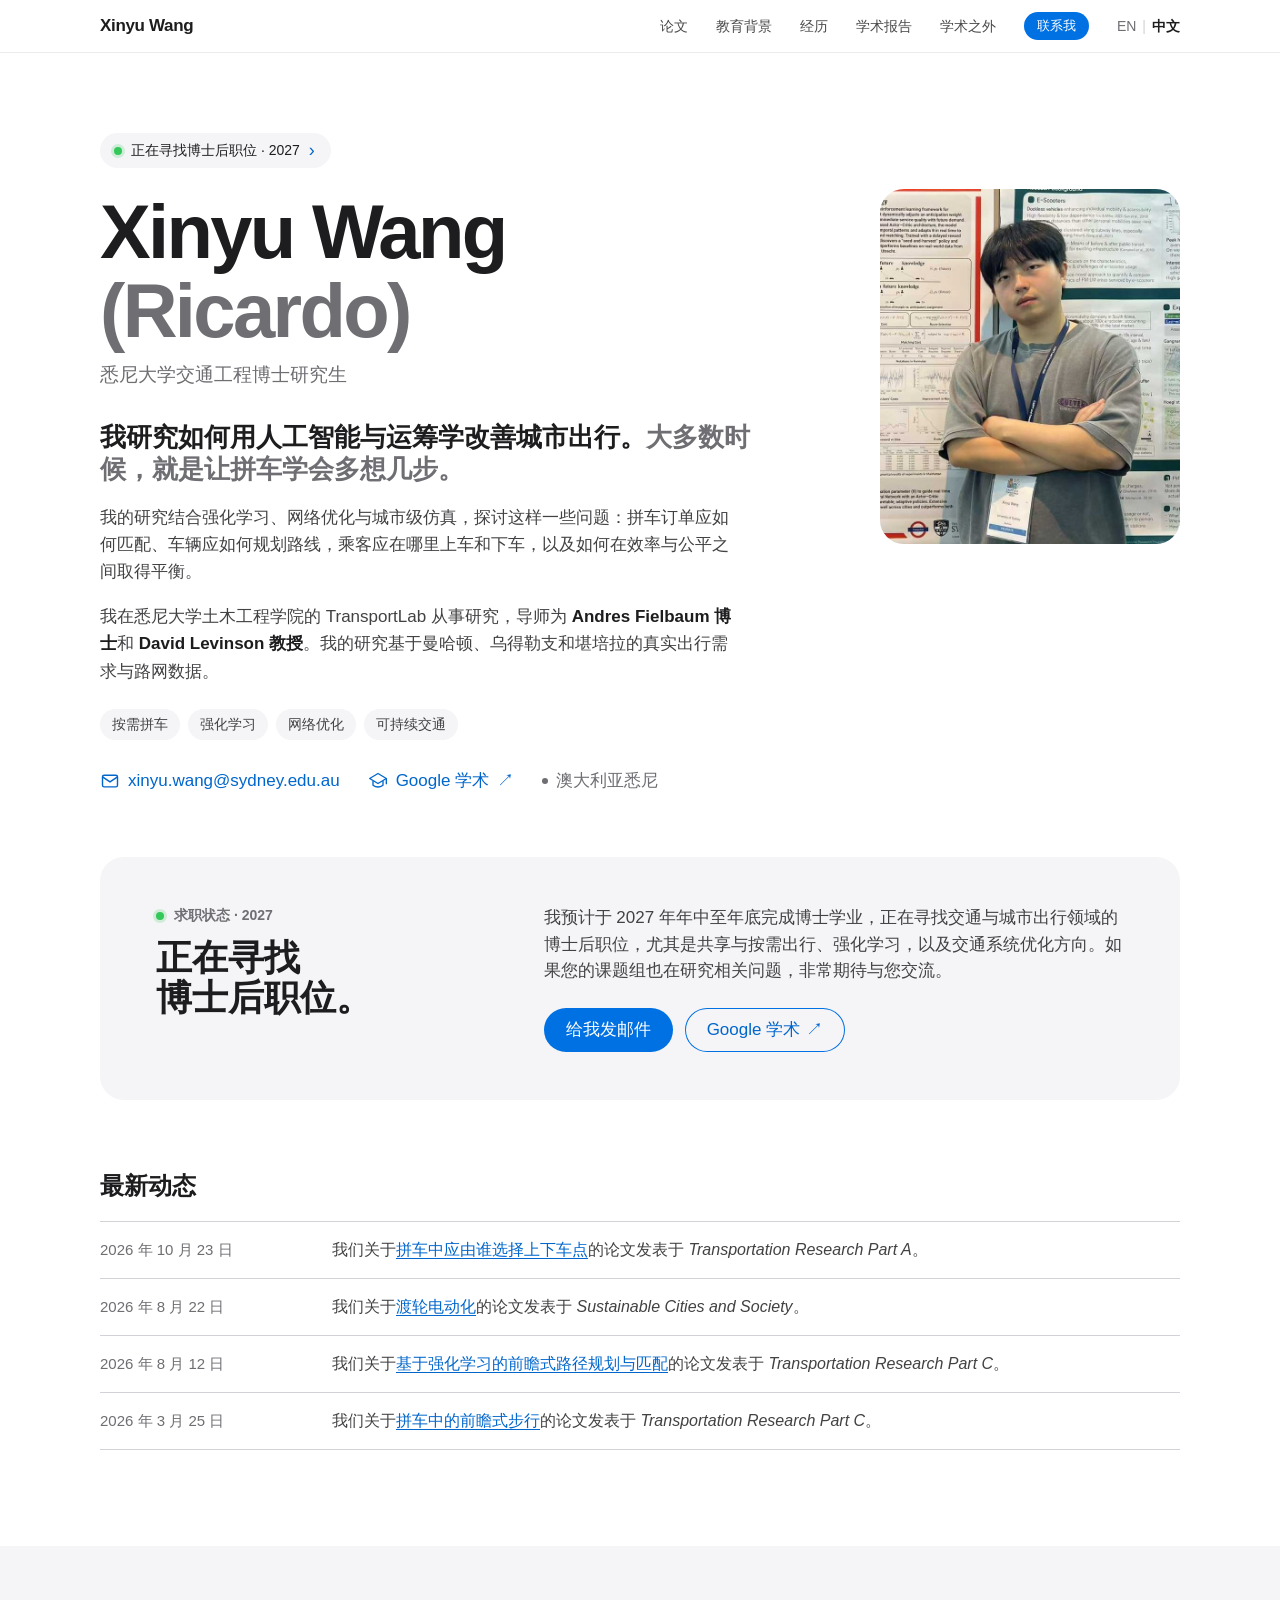
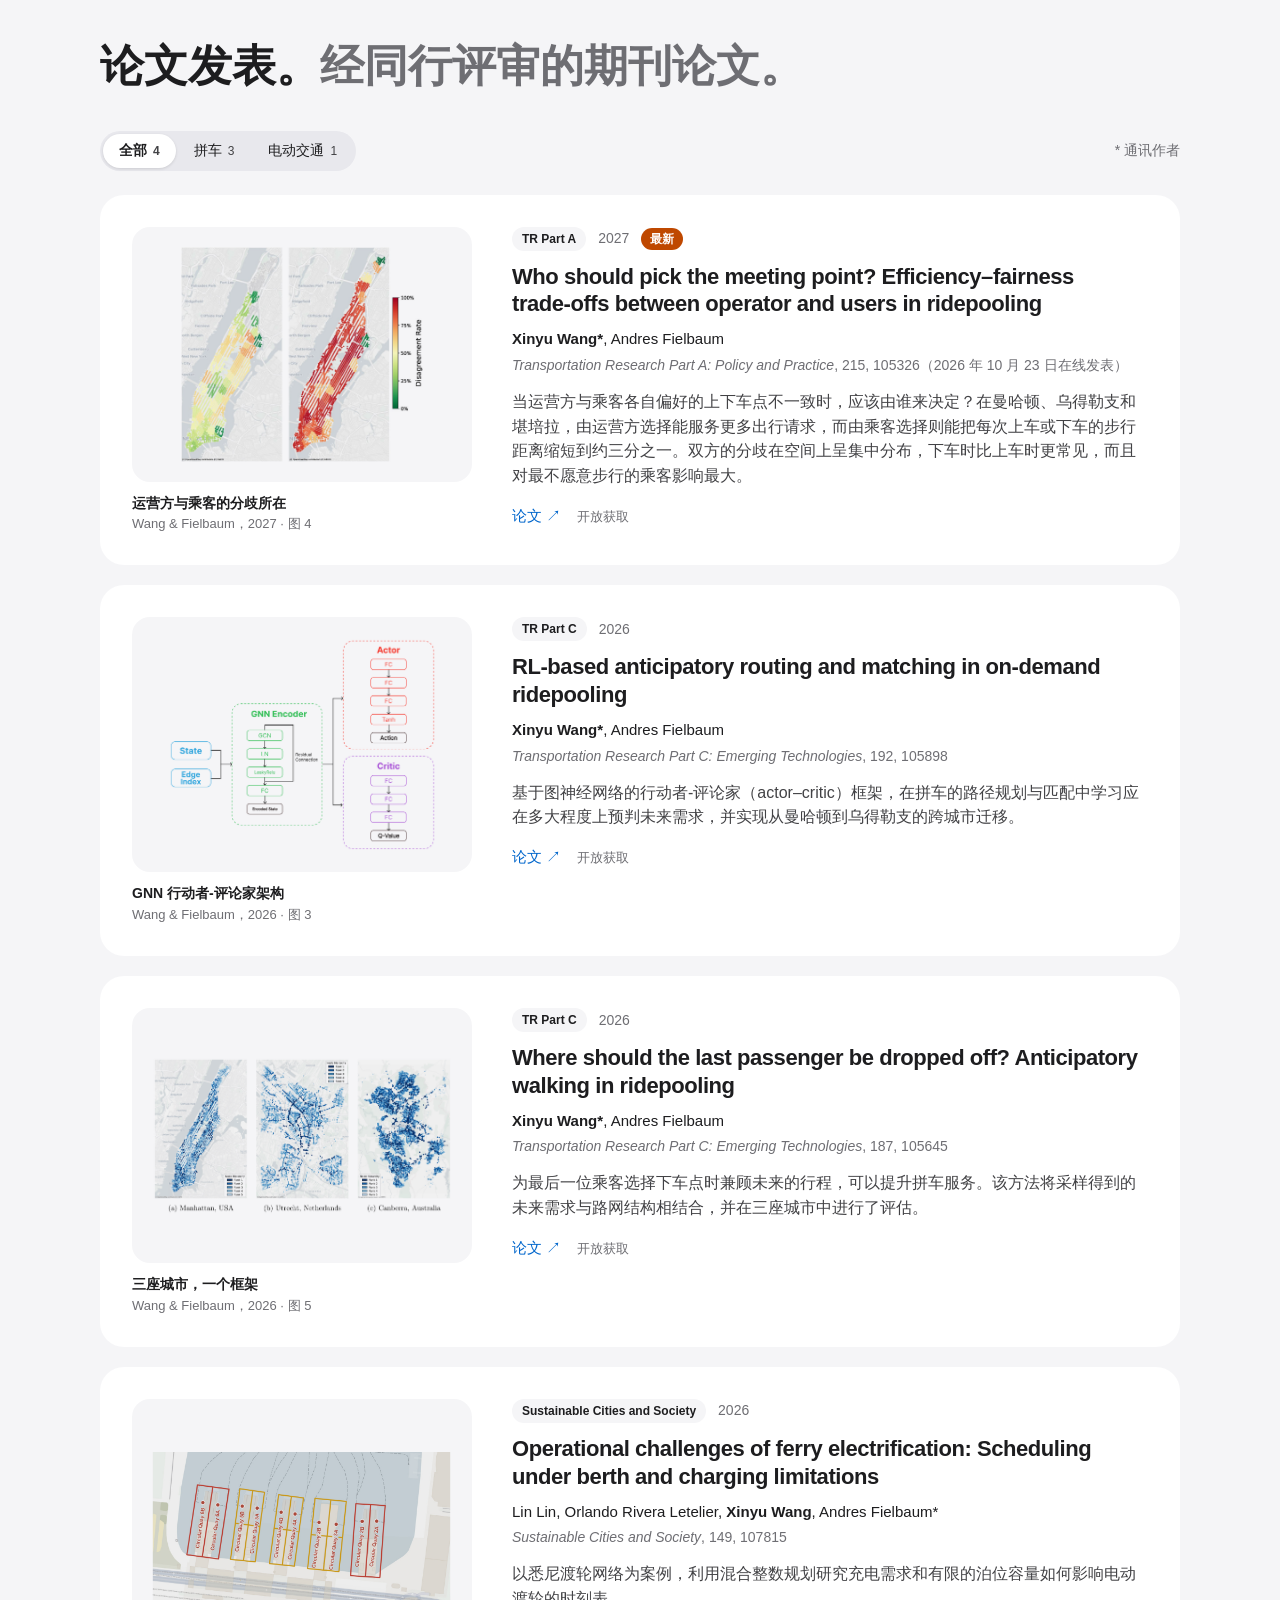
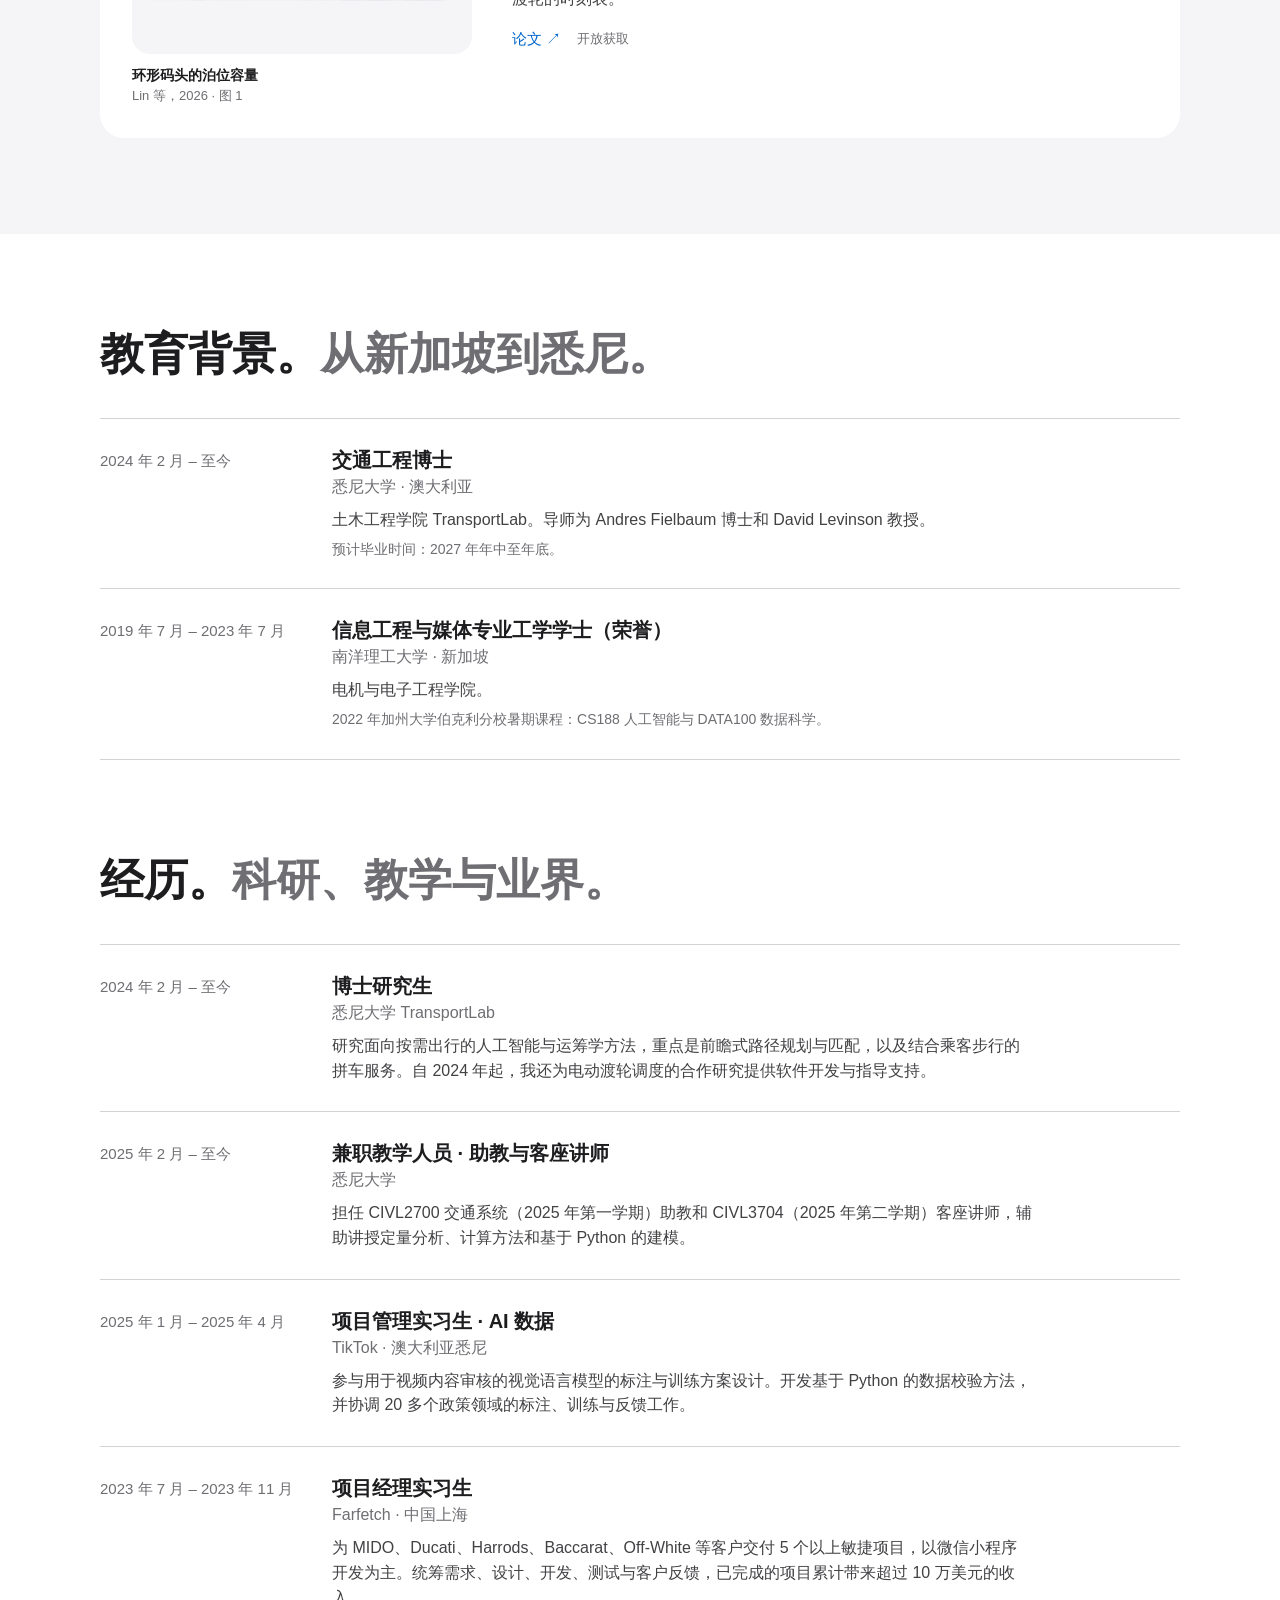
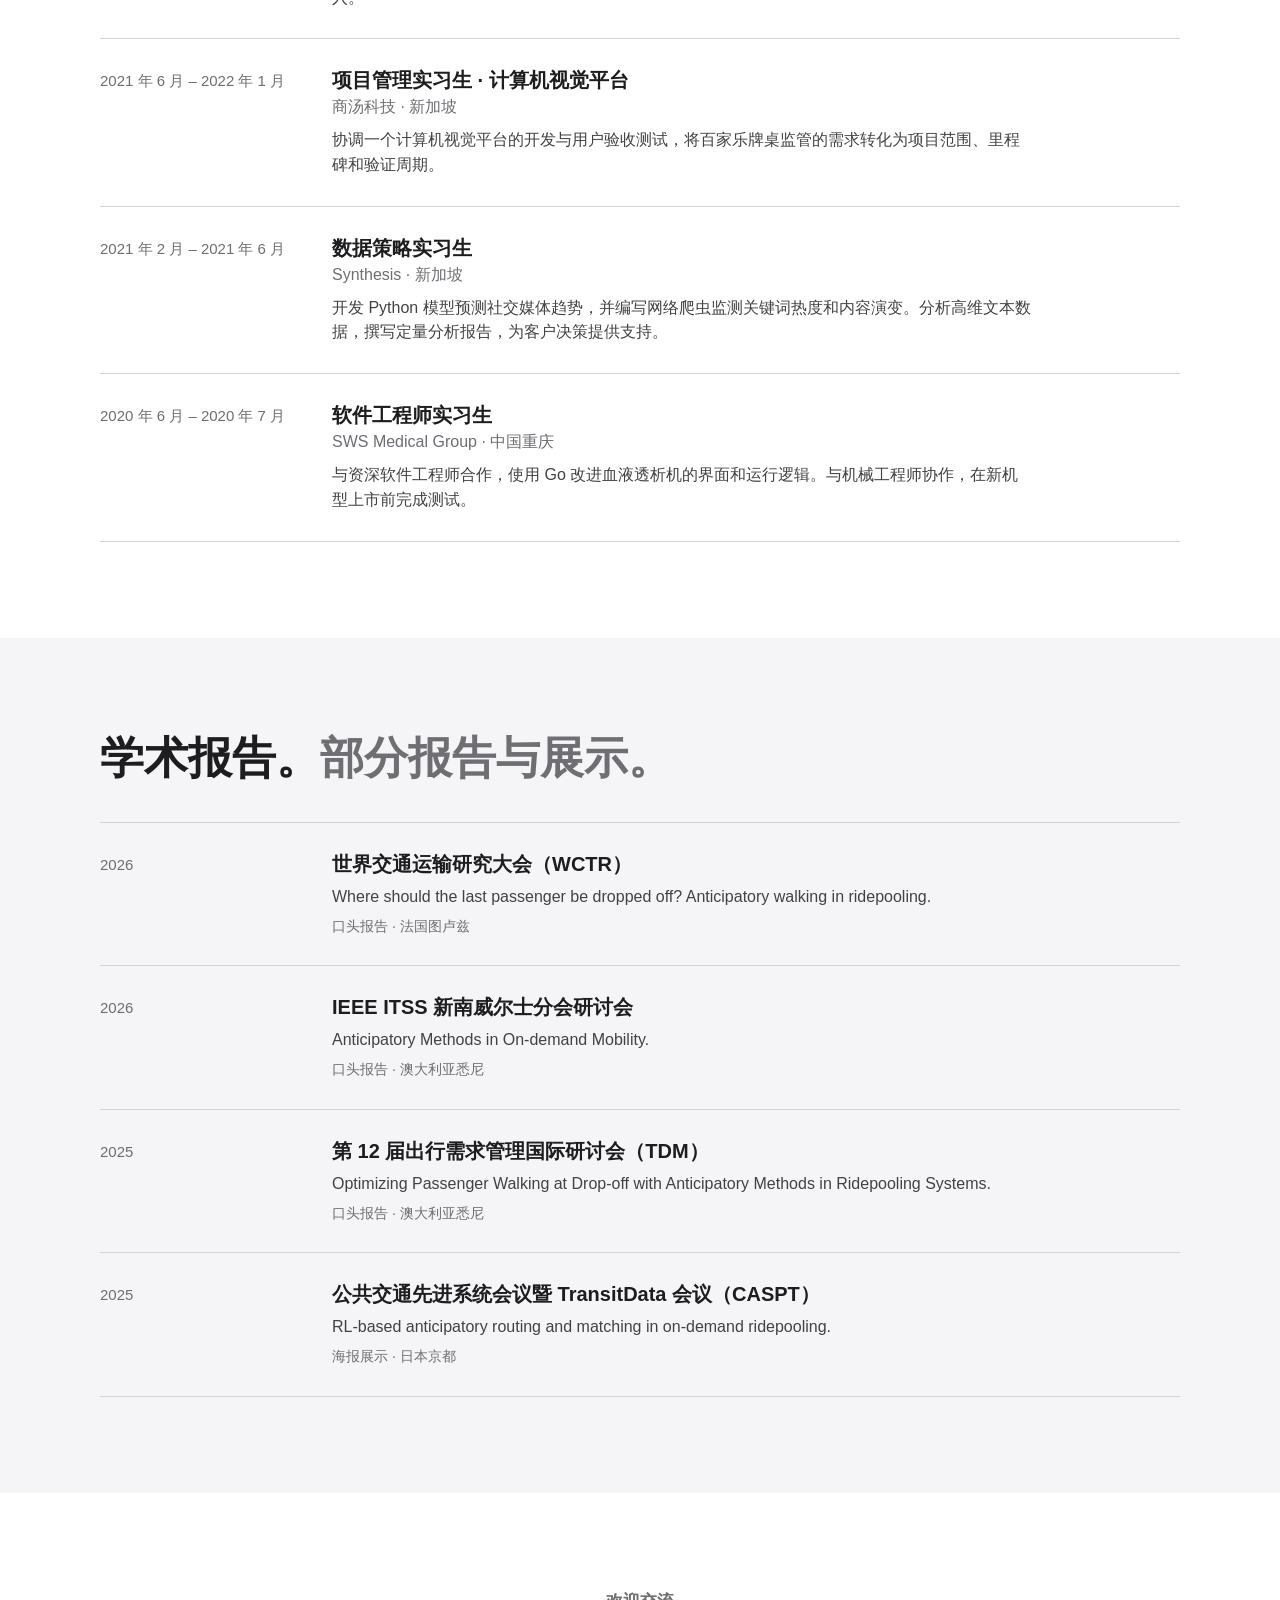
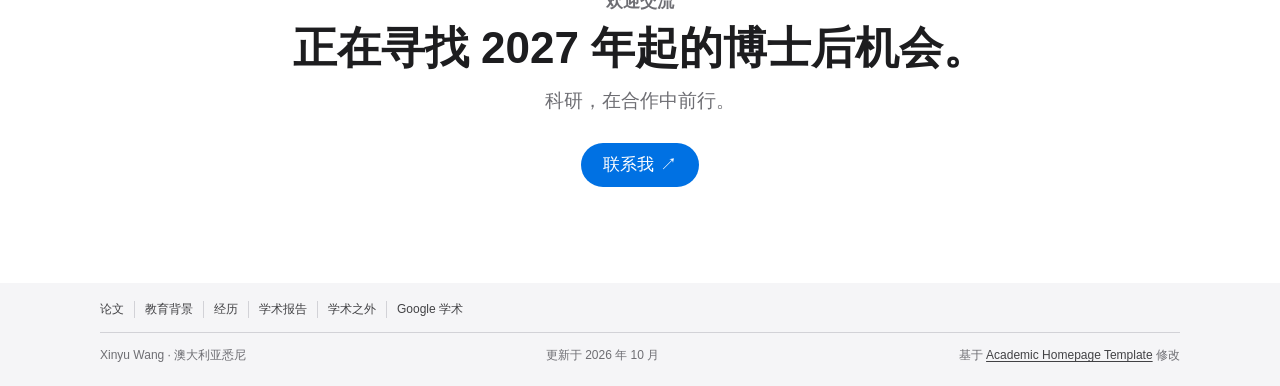
==== zh/index.html @ 3830fc15 "Add a Chinese version of the site with an EN | 中文 switcher Add zh/index.html and zh/other-than-acade" ====
<!DOCTYPE html>
<html lang="zh-CN">
<head>
  <meta charset="utf-8">
  <meta name="viewport" content="width=device-width, initial-scale=1">
  <meta name="color-scheme" content="light">
  <meta name="theme-color" content="#ffffff">
  <title>Xinyu Wang | 交通研究</title>
  <meta name="author" content="Xinyu Wang">
  <meta name="description" content="Xinyu Wang 是悉尼大学的博士研究生，研究面向城市出行、拼车与电动交通的人工智能与运筹学方法，正在寻找 2027 年起的博士后职位。">
  <meta property="og:title" content="Xinyu Wang | 交通研究">
  <meta property="og:description" content="用人工智能与运筹学改善城市出行。悉尼大学博士研究生，正在寻找 2027 年起的博士后职位。">
  <meta property="og:type" content="website">
  <link rel="alternate" hreflang="en" href="https://ricardo3709.github.io/">
  <link rel="alternate" hreflang="zh-CN" href="https://ricardo3709.github.io/zh/">
  <link rel="alternate" hreflang="x-default" href="https://ricardo3709.github.io/">
  <link rel="icon" href="../images/favicon.svg" type="image/svg+xml">
  <link rel="stylesheet" href="../stylesheet.css">
  <script>document.documentElement.classList.add('js');</script>
  <script src="../script.js" defer onerror="document.documentElement.classList.remove('js')"></script>
</head>
<body>
  <a class="skip-link" href="#main">跳到正文</a>
  <header class="site-header">
    <div class="nav-bar container">
      <a class="wordmark" href="#top">Xinyu Wang</a>
      <button class="nav-toggle" type="button" aria-expanded="false" aria-controls="site-nav" aria-label="打开菜单">
        <svg class="icon-menu" aria-hidden="true" viewBox="0 0 18 18"><path d="M2 6h14M2 12h14"/></svg>
        <svg class="icon-close" aria-hidden="true" viewBox="0 0 18 18"><path d="m4 4 10 10M14 4 4 14"/></svg>
      </button>
      <nav id="site-nav" class="site-nav" aria-label="主导航">
        <a href="#publications">论文</a>
        <a href="#education">教育背景</a>
        <a href="#experience">经历</a>
        <a href="#talks">学术报告</a>
        <a href="other-than-academic.html">学术之外</a>
        <a class="nav-cta" href="mailto:xinyu.wang@sydney.edu.au">联系我</a>
      </nav>
      <nav class="lang-switch" aria-label="语言">
        <a href="../index.html" lang="en" hreflang="en">EN</a>
        <span class="lang-sep" aria-hidden="true">|</span>
        <span class="lang-current" aria-current="true">中文</span>
      </nav>
    </div>
  </header>

  <main id="main">
    <section id="top" class="hero" aria-labelledby="name">
      <div class="container hero-grid">
        <div class="hero-text">
          <a class="status-pill" href="#postdoc"><span class="status-dot" aria-hidden="true"></span>正在寻找博士后职位 · 2027<span class="chevron" aria-hidden="true">›</span></a>
          <h1 id="name">Xinyu Wang <span class="name-alias">(Ricardo)</span></h1>
          <p class="hero-role">悉尼大学交通工程博士研究生</p>
          <p class="hero-lead">我研究如何用人工智能与运筹学改善城市出行。<span>大多数时候，就是让拼车学会多想几步。</span></p>
          <div class="bio">
            <p>我的研究结合强化学习、网络优化与城市级仿真，探讨这样一些问题：拼车订单应如何匹配、车辆应如何规划路线，乘客应在哪里上车和下车，以及如何在效率与公平之间取得平衡。</p>
            <p>我在悉尼大学土木工程学院的 TransportLab 从事研究，导师为 <strong>Andres Fielbaum 博士</strong>和 <strong>David Levinson 教授</strong>。我的研究基于曼哈顿、乌得勒支和堪培拉的真实出行需求与路网数据。</p>
          </div>
          <ul class="focus-list" aria-label="研究方向">
            <li>按需拼车</li>
            <li>强化学习</li>
            <li>网络优化</li>
            <li>可持续交通</li>
          </ul>
          <div class="contact-links">
            <a class="email-link" href="mailto:xinyu.wang@sydney.edu.au" data-copy-email><svg aria-hidden="true" viewBox="0 0 24 24" fill="none" stroke="currentColor" stroke-width="1.7"><rect x="3" y="5" width="18" height="14" rx="2"/><path d="m3 7 9 6 9-6"/></svg>xinyu.wang@sydney.edu.au</a>
            <a class="scholar-link" href="https://scholar.google.com/citations?user=goO48UQAAAAJ&amp;hl=zh-CN" target="_blank" rel="noopener noreferrer"><svg aria-hidden="true" viewBox="0 0 24 24" fill="none" stroke="currentColor" stroke-width="1.6" stroke-linejoin="round"><path d="m2 9 10-6 10 6-10 6L2 9Z"/><path d="M6 12v5c4 3 8 3 12 0v-5M22 9v7"/></svg>Google 学术 <span aria-hidden="true">↗</span></a>
            <span class="profile-location"><span class="location-dot" aria-hidden="true"></span>澳大利亚悉尼</span>
          </div>
        </div>
        <img class="profile-photo" src="../images/profile.jpg" alt="Xinyu Wang 双臂交叉，站在学术会议的研究海报前" width="660" height="780">
      </div>
    </section>

    <div class="highlights">
      <div class="container">
        <section id="postdoc" class="postdoc" aria-labelledby="postdoc-title">
          <div class="postdoc-head">
            <p class="tile-eyebrow"><span class="status-dot" aria-hidden="true"></span>求职状态 · 2027</p>
            <h2 id="postdoc-title"><span class="nowrap">正在寻找</span><span class="nowrap">博士后职位。</span></h2>
          </div>
          <div class="postdoc-body">
            <p>我预计于 2027 年年中至年底完成博士学业，正在寻找交通与城市出行领域的博士后职位，尤其是共享与按需出行、强化学习，以及交通系统优化方向。如果您的课题组也在研究相关问题，非常期待与您交流。</p>
            <div class="tile-actions">
              <a class="button button-primary" href="mailto:xinyu.wang@sydney.edu.au">给我发邮件</a>
              <a class="button button-secondary" href="https://scholar.google.com/citations?user=goO48UQAAAAJ&amp;hl=zh-CN" target="_blank" rel="noopener noreferrer">Google 学术 <span aria-hidden="true">↗</span></a>
            </div>
          </div>
        </section>
        <section id="news" class="news" aria-labelledby="news-title">
          <h2 id="news-title">最新动态</h2>
          <ol class="news-list">
            <li><time datetime="2026-10-23">2026 年 10 月 23 日</time><p>我们关于<a href="https://doi.org/10.1016/j.tra.2026.105326">拼车中应由谁选择上下车点</a>的论文发表于 <em lang="en">Transportation Research Part A</em>。</p></li>
            <li><time datetime="2026-08-22">2026 年 8 月 22 日</time><p>我们关于<a href="https://doi.org/10.1016/j.scs.2026.107815">渡轮电动化</a>的论文发表于 <em lang="en">Sustainable Cities and Society</em>。</p></li>
            <li><time datetime="2026-08-12">2026 年 8 月 12 日</time><p>我们关于<a href="https://doi.org/10.1016/j.trc.2026.105898">基于强化学习的前瞻式路径规划与匹配</a>的论文发表于 <em lang="en">Transportation Research Part C</em>。</p></li>
            <li><time datetime="2026-03-25">2026 年 3 月 25 日</time><p>我们关于<a href="https://doi.org/10.1016/j.trc.2026.105645">拼车中的前瞻式步行</a>的论文发表于 <em lang="en">Transportation Research Part C</em>。</p></li>
          </ol>
        </section>
      </div>
    </div>

    <section id="publications" class="band band-alt" aria-labelledby="publications-title">
      <div class="container">
        <h2 id="publications-title" class="headline section-head">论文发表。<span>经同行评审的期刊论文。</span></h2>
        <div class="publication-toolbar">
          <div class="tag-filter" role="group" aria-label="按研究主题筛选论文" hidden>
            <button class="tag-btn active" type="button" data-tag="all" aria-pressed="true">全部 <span class="tag-count">4</span></button>
            <button class="tag-btn" type="button" data-tag="ridepooling" aria-pressed="false">拼车 <span class="tag-count">3</span></button>
            <button class="tag-btn" type="button" data-tag="electric-mobility" aria-pressed="false">电动交通 <span class="tag-count">1</span></button>
          </div>
          <p class="author-note">* 通讯作者</p>
        </div>
        <p id="filter-status" class="sr-only" role="status" aria-live="polite"></p>
        <div class="publication-list">
          <article class="publication" data-tags="ridepooling" aria-labelledby="paper-meeting">
            <figure class="paper-visual"><a href="../images/publications/meeting-point-disagreement.jpg"><img src="../images/publications/meeting-point-disagreement.jpg" alt="两幅曼哈顿地图，颜色表示运营方与乘客偏好不同上下车点的频率：左图为上车，各处比例高低不一；右图为下车，大部分区域比例较高。" width="1088" height="964" loading="lazy"><span class="sr-only">（查看大图）</span></a><figcaption>运营方与乘客的分歧所在<span>Wang &amp; Fielbaum，2027 · 图 4</span></figcaption></figure>
            <div class="paper-content">
              <div class="paper-meta"><span class="venue-badge" lang="en">TR Part A</span><span>2027</span><span class="new-label">最新</span></div>
              <h3 id="paper-meeting" lang="en"><a href="https://doi.org/10.1016/j.tra.2026.105326">Who should pick the meeting point? Efficiency–fairness <span class="nowrap">trade-offs</span> between operator and users in ridepooling</a></h3>
              <p class="authors" lang="en"><strong>Xinyu Wang*</strong>, Andres Fielbaum</p>
              <p class="journal"><em lang="en">Transportation Research Part A: Policy and Practice</em>, 215, 105326（2026 年 10 月 23 日在线发表）</p>
              <p class="paper-summary">当运营方与乘客各自偏好的上下车点不一致时，应该由谁来决定？在曼哈顿、乌得勒支和堪培拉，由运营方选择能服务更多出行请求，而由乘客选择则能把每次上车或下车的步行距离缩短到约三分之一。双方的分歧在空间上呈集中分布，下车时比上车时更常见，而且对最不愿意步行的乘客影响最大。</p>
              <div class="paper-links"><a href="https://doi.org/10.1016/j.tra.2026.105326">论文 <span aria-hidden="true">↗</span></a><span class="paper-access">开放获取</span></div>
            </div>
          </article>
          <article class="publication" data-tags="ridepooling" aria-labelledby="paper-rl">
            <figure class="paper-visual"><a href="../images/publications/rl-architecture.png"><img src="../images/publications/rl-architecture.png" alt="图神经网络编码器将拼车系统的状态连接到行动者网络和评论家网络。" width="1152" height="882" loading="lazy"><span class="sr-only">（查看大图）</span></a><figcaption>GNN 行动者-评论家架构<span>Wang &amp; Fielbaum，2026 · 图 3</span></figcaption></figure>
            <div class="paper-content">
              <div class="paper-meta"><span class="venue-badge" lang="en">TR Part C</span><span>2026</span></div>
              <h3 id="paper-rl" lang="en"><a href="https://doi.org/10.1016/j.trc.2026.105898">RL-based anticipatory routing and matching in <span class="nowrap">on-demand</span> ridepooling</a></h3>
              <p class="authors" lang="en"><strong>Xinyu Wang*</strong>, Andres Fielbaum</p>
              <p class="journal"><em lang="en">Transportation Research Part C: Emerging Technologies</em>, 192, 105898</p>
              <p class="paper-summary">基于图神经网络的行动者-评论家（actor–critic）框架，在拼车的路径规划与匹配中学习应在多大程度上预判未来需求，并实现从曼哈顿到乌得勒支的跨城市迁移。</p>
              <div class="paper-links"><a href="https://doi.org/10.1016/j.trc.2026.105898">论文 <span aria-hidden="true">↗</span></a><span class="paper-access">开放获取</span></div>
            </div>
          </article>
          <article class="publication" data-tags="ridepooling" aria-labelledby="paper-walking">
            <figure class="paper-visual"><a href="../images/publications/walking-networks.png"><img src="../images/publications/walking-networks.png" alt="曼哈顿、乌得勒支和堪培拉的街道路网节点层级。" width="1278" height="675" loading="lazy"><span class="sr-only">（查看大图）</span></a><figcaption>三座城市，一个框架<span>Wang &amp; Fielbaum，2026 · 图 5</span></figcaption></figure>
            <div class="paper-content">
              <div class="paper-meta"><span class="venue-badge" lang="en">TR Part C</span><span>2026</span></div>
              <h3 id="paper-walking" lang="en"><a href="https://doi.org/10.1016/j.trc.2026.105645">Where should the last passenger be dropped off? Anticipatory walking in ridepooling</a></h3>
              <p class="authors" lang="en"><strong>Xinyu Wang*</strong>, Andres Fielbaum</p>
              <p class="journal"><em lang="en">Transportation Research Part C: Emerging Technologies</em>, 187, 105645</p>
              <p class="paper-summary">为最后一位乘客选择下车点时兼顾未来的行程，可以提升拼车服务。该方法将采样得到的未来需求与路网结构相结合，并在三座城市中进行了评估。</p>
              <div class="paper-links"><a href="https://doi.org/10.1016/j.trc.2026.105645">论文 <span aria-hidden="true">↗</span></a><span class="paper-access">开放获取</span></div>
            </div>
          </article>
          <article class="publication" data-tags="electric-mobility" aria-labelledby="paper-ferry">
            <figure class="paper-visual"><a href="../images/publications/ferry-berths.png"><img src="../images/publications/ferry-berths.png" alt="悉尼环形码头的渡轮泊位地图，标出了各个泊位的位置。" width="1068" height="540" loading="lazy"><span class="sr-only">（查看大图）</span></a><figcaption>环形码头的泊位容量<span>Lin 等，2026 · 图 1</span></figcaption></figure>
            <div class="paper-content">
              <div class="paper-meta"><span class="venue-badge" lang="en">Sustainable Cities and Society</span><span>2026</span></div>
              <h3 id="paper-ferry" lang="en"><a href="https://doi.org/10.1016/j.scs.2026.107815">Operational challenges of ferry electrification: Scheduling under berth and charging limitations</a></h3>
              <p class="authors" lang="en">Lin Lin, Orlando Rivera Letelier, <strong>Xinyu Wang</strong>, Andres Fielbaum*</p>
              <p class="journal"><em lang="en">Sustainable Cities and Society</em>, 149, 107815</p>
              <p class="paper-summary">以悉尼渡轮网络为案例，利用混合整数规划研究充电需求和有限的泊位容量如何影响电动渡轮的时刻表。</p>
              <div class="paper-links"><a href="https://doi.org/10.1016/j.scs.2026.107815">论文 <span aria-hidden="true">↗</span></a><span class="paper-access">开放获取</span></div>
            </div>
          </article>
        </div>
      </div>
    </section>

    <section id="education" class="band" aria-labelledby="education-title">
      <div class="container">
        <h2 id="education-title" class="headline section-head">教育背景。<span>从新加坡到悉尼。</span></h2>
        <div class="timeline">
          <article class="timeline-entry">
            <p class="entry-date"><span class="nowrap">2024 年 2 月</span> – <span class="nowrap">至今</span></p>
            <div class="entry-body"><h3>交通工程博士</h3><p class="entry-place">悉尼大学 · 澳大利亚</p><p>土木工程学院 TransportLab。导师为 Andres Fielbaum 博士和 David Levinson 教授。</p><p class="entry-detail">预计毕业时间：2027 年年中至年底。</p></div>
          </article>
          <article class="timeline-entry">
            <p class="entry-date"><span class="nowrap">2019 年 7 月</span> – <span class="nowrap">2023 年 7 月</span></p>
            <div class="entry-body"><h3>信息工程与媒体专业工学学士（荣誉）</h3><p class="entry-place">南洋理工大学 · 新加坡</p><p>电机与电子工程学院。</p><p class="entry-detail">2022 年加州大学伯克利分校暑期课程：CS188 人工智能与 DATA100 数据科学。</p></div>
          </article>
        </div>
      </div>
    </section>

    <section id="experience" class="band" aria-labelledby="experience-title">
      <div class="container">
        <h2 id="experience-title" class="headline section-head">经历。<span>科研、教学与业界。</span></h2>
        <div class="timeline">
          <article class="timeline-entry"><p class="entry-date"><span class="nowrap">2024 年 2 月</span> – <span class="nowrap">至今</span></p><div class="entry-body"><h3>博士研究生</h3><p class="entry-place">悉尼大学 TransportLab</p><p>研究面向按需出行的人工智能与运筹学方法，重点是前瞻式路径规划与匹配，以及结合乘客步行的拼车服务。自 2024 年起，我还为电动渡轮调度的合作研究提供软件开发与指导支持。</p></div></article>
          <article class="timeline-entry"><p class="entry-date"><span class="nowrap">2025 年 2 月</span> – <span class="nowrap">至今</span></p><div class="entry-body"><h3>兼职教学人员 · 助教与客座讲师</h3><p class="entry-place">悉尼大学</p><p>担任 CIVL2700 交通系统（2025 年第一学期）助教和 CIVL3704（2025 年第二学期）客座讲师，辅助讲授定量分析、计算方法和基于 Python 的建模。</p></div></article>
          <article class="timeline-entry"><p class="entry-date"><span class="nowrap">2025 年 1 月</span> – <span class="nowrap">2025 年 4 月</span></p><div class="entry-body"><h3>项目管理实习生 · AI 数据</h3><p class="entry-place">TikTok · 澳大利亚悉尼</p><p>参与用于视频内容审核的视觉语言模型的标注与训练方案设计。开发基于 Python 的数据校验方法，并协调 20 多个政策领域的标注、训练与反馈工作。</p></div></article>
          <article class="timeline-entry"><p class="entry-date"><span class="nowrap">2023 年 7 月</span> – <span class="nowrap">2023 年 11 月</span></p><div class="entry-body"><h3>项目经理实习生</h3><p class="entry-place">Farfetch · 中国上海</p><p>为 MIDO、Ducati、Harrods、Baccarat、Off-White 等客户交付 5 个以上敏捷项目，以微信小程序开发为主。统筹需求、设计、开发、测试与客户反馈，已完成的项目累计带来超过 10 万美元的收入。</p></div></article>
          <article class="timeline-entry"><p class="entry-date"><span class="nowrap">2021 年 6 月</span> – <span class="nowrap">2022 年 1 月</span></p><div class="entry-body"><h3>项目管理实习生 · 计算机视觉平台</h3><p class="entry-place">商汤科技 · 新加坡</p><p>协调一个计算机视觉平台的开发与用户验收测试，将百家乐牌桌监管的需求转化为项目范围、里程碑和验证周期。</p></div></article>
          <article class="timeline-entry"><p class="entry-date"><span class="nowrap">2021 年 2 月</span> – <span class="nowrap">2021 年 6 月</span></p><div class="entry-body"><h3>数据策略实习生</h3><p class="entry-place">Synthesis · 新加坡</p><p>开发 Python 模型预测社交媒体趋势，并编写网络爬虫监测关键词热度和内容演变。分析高维文本数据，撰写定量分析报告，为客户决策提供支持。</p></div></article>
          <article class="timeline-entry"><p class="entry-date"><span class="nowrap">2020 年 6 月</span> – <span class="nowrap">2020 年 7 月</span></p><div class="entry-body"><h3>软件工程师实习生</h3><p class="entry-place">SWS Medical Group · 中国重庆</p><p>与资深软件工程师合作，使用 Go 改进血液透析机的界面和运行逻辑。与机械工程师协作，在新机型上市前完成测试。</p></div></article>
        </div>
      </div>
    </section>

    <section id="talks" class="band band-alt" aria-labelledby="talks-title">
      <div class="container">
        <h2 id="talks-title" class="headline section-head">学术报告。<span>部分报告与展示。</span></h2>
        <div class="timeline">
          <article class="timeline-entry"><p class="entry-date">2026</p><div class="entry-body"><h3>世界交通运输研究大会（WCTR）</h3><p lang="en">Where should the last passenger be dropped off? Anticipatory walking in ridepooling.</p><p class="entry-detail">口头报告 · 法国图卢兹</p></div></article>
          <article class="timeline-entry"><p class="entry-date">2026</p><div class="entry-body"><h3>IEEE ITSS 新南威尔士分会研讨会</h3><p lang="en">Anticipatory Methods in On-demand Mobility.</p><p class="entry-detail">口头报告 · 澳大利亚悉尼</p></div></article>
          <article class="timeline-entry"><p class="entry-date">2025</p><div class="entry-body"><h3>第 12 届出行需求管理国际研讨会（TDM）</h3><p lang="en">Optimizing Passenger Walking at Drop-off with Anticipatory Methods in Ridepooling Systems.</p><p class="entry-detail">口头报告 · 澳大利亚悉尼</p></div></article>
          <article class="timeline-entry"><p class="entry-date">2025</p><div class="entry-body"><h3>公共交通先进系统会议暨 TransitData 会议（CASPT）</h3><p lang="en">RL-based anticipatory routing and matching in on-demand ridepooling.</p><p class="entry-detail">海报展示 · 日本京都</p></div></article>
        </div>
      </div>
    </section>
  </main>

  <footer class="site-footer">
    <div class="footer-cta container">
      <p class="eyebrow">欢迎交流</p>
      <h2 class="headline">正在寻找 <span class="nowrap">2027 年起的</span><span class="nowrap">博士后机会。</span></h2>
      <p class="footer-sub">科研，在合作中前行。</p>
      <a class="button button-primary" href="mailto:xinyu.wang@sydney.edu.au">联系我 <span aria-hidden="true">↗</span></a>
    </div>
    <div class="footer-bottom">
      <div class="container">
        <nav class="footer-links" aria-label="页脚">
          <a href="#publications">论文</a>
          <a href="#education">教育背景</a>
          <a href="#experience">经历</a>
          <a href="#talks">学术报告</a>
          <a href="other-than-academic.html">学术之外</a>
          <a href="https://scholar.google.com/citations?user=goO48UQAAAAJ&amp;hl=zh-CN" target="_blank" rel="noopener noreferrer">Google 学术</a>
        </nav>
        <div class="footer-meta"><span>Xinyu Wang · 澳大利亚悉尼</span><span>更新于 2026 年 10 月</span><span>基于 <a href="https://github.com/w-r-s/academic-homepage-template">Academic Homepage Template</a> 修改</span></div>
      </div>
    </div>
  </footer>
  <div class="toast" role="status" aria-live="polite"></div>
</body>
</html>
---- stylesheet.css ----
:root {
  color-scheme: light;
  --text: #1d1d1f;
  --text-secondary: #6e6e73;
  --text-body: #424245;
  --bg: #fff;
  --bg-alt: #f5f5f7;
  --bg-hover: #e8e8ed;
  --line: #d2d2d7;
  --link: #0066cc;
  --blue: #0071e3;
  --blue-hover: #0062c4;
  --new: #bf4800;
  --green: #34c759;
  --radius-lg: 24px;
  --radius-md: 18px;
  --radius-sm: 12px;
  --radius-pill: 980px;
  --font-cjk: "PingFang SC", "Hiragino Sans GB", "Microsoft YaHei", "Noto Sans CJK SC", "Source Han Sans SC";
  --font: -apple-system, BlinkMacSystemFont, "SF Pro Text", "Inter", "Segoe UI", Roboto, "Helvetica Neue", Arial, var(--font-cjk), sans-serif;
  --font-display: -apple-system, BlinkMacSystemFont, "SF Pro Display", "Inter Display", "Inter", "Segoe UI", Roboto, "Helvetica Neue", Arial, var(--font-cjk), sans-serif;
  --content: 1080px;
  --gutter: 40px;
  --nav-h: 52px;
  --band-y: 96px;
  --date-col: 200px;
}

/* Base */
*, *::before, *::after { box-sizing: border-box; }
html { scroll-behavior: smooth; scroll-padding-top: var(--nav-h); -webkit-text-size-adjust: 100%; }
body { margin: 0; background: var(--bg); color: var(--text); font: 400 17px/1.5 var(--font); letter-spacing: -.01em; -webkit-font-smoothing: antialiased; }
h1, h2, h3, p { margin: 0; }
h1, h2, h3 { font-family: var(--font-display); font-weight: 600; }
strong { font-weight: 600; }
img { max-width: 100%; }
button { font: inherit; color: inherit; cursor: pointer; -webkit-tap-highlight-color: transparent; }
a { color: var(--link); text-decoration: none; text-underline-offset: .2em; -webkit-tap-highlight-color: transparent; }
a:hover { text-decoration: underline; }
:focus-visible { outline: 2px solid var(--blue); outline-offset: 3px; }
[hidden] { display: none !important; }
.container { width: min(100% - 2 * var(--gutter), var(--content)); margin-inline: auto; }
.sr-only, .skip-link:not(:focus) { position: absolute; width: 1px; height: 1px; padding: 0; margin: -1px; overflow: hidden; clip: rect(0, 0, 0, 0); white-space: nowrap; border: 0; }
.skip-link:focus { position: fixed; top: 8px; left: 8px; z-index: 100; padding: 8px 16px; border-radius: var(--radius-pill); background: var(--text); color: #fff; }

/* Shared type and controls */
.headline { font-size: clamp(32px, 4.2vw, 44px); line-height: 1.1; letter-spacing: -.025em; text-wrap: balance; }
.headline span { color: var(--text-secondary); }
.headline .nowrap { color: inherit; }
.eyebrow { margin-bottom: 10px; color: var(--text-secondary); font-size: 17px; font-weight: 600; }
.button { display: inline-flex; align-items: center; justify-content: center; gap: 6px; min-height: 44px; padding: 10px 22px; border-radius: var(--radius-pill); font-size: 17px; line-height: 1.2; white-space: nowrap; transition: background-color .15s, color .15s; }
.button:hover { text-decoration: none; }
.button-primary { background: var(--blue); color: #fff; }
.button-primary:hover { background: var(--blue-hover); color: #fff; }
.button-secondary { color: var(--link); box-shadow: inset 0 0 0 1px var(--blue); }
.button-secondary:hover { background: var(--blue); color: #fff; }
.status-dot { flex-shrink: 0; width: 8px; height: 8px; border-radius: 50%; background: var(--green); box-shadow: 0 0 0 3px rgba(52, 199, 89, .2); }

/* Navigation */
.site-header { position: sticky; top: 0; z-index: 50; background: rgba(255, 255, 255, .72); -webkit-backdrop-filter: saturate(180%) blur(20px); backdrop-filter: saturate(180%) blur(20px); border-bottom: 1px solid rgba(0, 0, 0, .08); }
@supports not ((backdrop-filter: blur(1px)) or (-webkit-backdrop-filter: blur(1px))) { .site-header { background: rgba(255, 255, 255, .97); } }
.nav-bar { display: flex; align-items: center; justify-content: space-between; gap: 24px; min-height: var(--nav-h); }
.wordmark { margin-right: auto; color: var(--text); font-size: 17px; font-weight: 600; letter-spacing: -.02em; white-space: nowrap; }
.wordmark:hover { text-decoration: none; }
.site-nav { display: flex; align-items: center; gap: 28px; }
.site-nav a { padding-block: 8px; color: var(--text); opacity: .8; font-size: 14px; transition: opacity .15s; }
.site-nav a:hover, .site-nav [aria-current="page"] { opacity: 1; text-decoration: none; }
.site-nav [aria-current="page"] { text-decoration: underline; text-decoration-thickness: 1px; text-underline-offset: .45em; }
.site-nav .nav-cta { opacity: 1; padding: 4px 13px; border-radius: var(--radius-pill); background: var(--blue); color: #fff; font-size: 13px; }
.site-nav .nav-cta:hover { background: var(--blue-hover); }
.nav-toggle { display: none; align-items: center; justify-content: center; width: 44px; height: 44px; margin-right: -12px; padding: 0; border: 0; background: none; }
.nav-toggle svg { width: 18px; height: 18px; fill: none; stroke: currentColor; stroke-width: 1.5; stroke-linecap: round; }
.nav-toggle .icon-close, .nav-open .nav-toggle .icon-menu { display: none; }
.nav-open .nav-toggle .icon-close { display: block; }
.lang-switch { display: flex; align-items: center; margin-right: -4px; font-size: 14px; white-space: nowrap; }
.lang-switch a, .lang-current { padding: 8px 4px; }
.lang-switch a { color: var(--text-secondary); transition: color .15s; }
.lang-switch a:hover { color: var(--text); text-decoration: none; }
.lang-current { color: var(--text); font-weight: 600; }
.lang-sep { padding-inline: 2px; color: var(--line); }

/* Hero */
.hero { padding-top: 80px; }
.hero-grid { display: grid; grid-template-columns: minmax(0, 1fr) 300px; gap: 72px; align-items: start; }
.status-pill { display: inline-flex; align-items: center; gap: 9px; padding: 7px 16px 7px 14px; border-radius: var(--radius-pill); background: var(--bg-alt); color: var(--text); font-size: 14px; font-weight: 500; transition: background-color .15s; }
.status-pill:hover { background: var(--bg-hover); text-decoration: none; }
.status-pill .chevron { color: var(--link); font-size: 18px; line-height: 1; margin-top: -2px; }
.hero h1 { margin-top: 24px; font-size: clamp(48px, 6.4vw, 76px); line-height: 1.04; letter-spacing: -.035em; }
.name-alias { color: var(--text-secondary); white-space: nowrap; }
.hero-role { margin-top: 12px; color: var(--text-secondary); font-size: 19px; line-height: 1.4; text-wrap: pretty; }
.hero-lead { max-width: 660px; margin-top: 32px; font-family: var(--font-display); font-size: clamp(21px, 2.2vw, 26px); font-weight: 600; line-height: 1.25; letter-spacing: -.02em; text-wrap: pretty; }
.hero-lead span { color: var(--text-secondary); }
.bio { max-width: 640px; }
.bio p { margin-top: 18px; color: var(--text-body); font-size: 17px; line-height: 1.6; }
.bio strong { color: var(--text); }
.focus-list { display: flex; flex-wrap: wrap; gap: 8px; margin: 24px 0 0; padding: 0; list-style: none; }
.focus-list li { padding: 5px 12px; border-radius: var(--radius-pill); background: var(--bg-alt); color: var(--text-body); font-size: 14px; }
.contact-links { display: flex; flex-wrap: wrap; align-items: center; gap: 10px 28px; margin-top: 28px; font-size: 17px; }
.contact-links svg { width: 20px; height: 20px; flex-shrink: 0; }
.email-link, .scholar-link, .profile-location { display: inline-flex; align-items: center; gap: 8px; max-width: 100%; }
.email-link { overflow-wrap: anywhere; }
.profile-location { color: var(--text-secondary); }
.location-dot { width: 6px; height: 6px; border-radius: 50%; background: var(--text-secondary); }
.profile-photo { display: block; width: 100%; height: auto; margin-top: 56px; aspect-ratio: 11 / 13; object-fit: cover; object-position: 50% 30%; border-radius: var(--radius-lg); background: var(--bg-alt); }

/* Postdoc note and news */
.highlights { padding: 64px 0 var(--band-y); }
.postdoc { display: grid; grid-template-columns: minmax(0, 4fr) minmax(0, 7fr); gap: 20px 56px; margin-bottom: 72px; padding: 48px 56px; border-radius: var(--radius-lg); background: var(--bg-alt); scroll-margin-top: 24px; }
.tile-eyebrow { display: flex; align-items: center; gap: 10px; margin-bottom: 12px; color: var(--text-secondary); font-size: 14px; font-weight: 600; }
.postdoc h2 { font-size: clamp(28px, 3.2vw, 36px); line-height: 1.1; letter-spacing: -.025em; text-wrap: balance; }
.postdoc-body > p { color: var(--text-body); font-size: 17px; line-height: 1.55; }
.tile-actions { display: flex; flex-wrap: wrap; gap: 12px; margin-top: 24px; }
.news h2 { font-size: 24px; line-height: 1.2; letter-spacing: -.02em; }
.news-list { margin: 20px 0 0; padding: 0; list-style: none; border-top: 1px solid var(--line); }
.news-list li { display: grid; grid-template-columns: var(--date-col) minmax(0, 1fr); gap: 32px; padding: 16px 0; border-bottom: 1px solid var(--line); }
.news-list time { color: var(--text-secondary); font-size: 15px; line-height: 1.6; font-variant-numeric: tabular-nums; }
.news-list p { color: var(--text-body); font-size: 16px; line-height: 1.5; }
.news-list p a { text-decoration: underline; text-decoration-thickness: 1px; }

/* Bands */
.band { padding-block: var(--band-y); }
.band-alt { background: var(--bg-alt); }
.band:not(.band-alt) + .band:not(.band-alt) { padding-top: 0; scroll-margin-top: var(--band-y); }
.section-head { margin-bottom: 40px; }

/* Publications */
.publication-toolbar { display: flex; justify-content: space-between; align-items: center; flex-wrap: wrap; gap: 16px; margin-bottom: 24px; }
.tag-filter { display: inline-flex; flex-wrap: wrap; gap: 2px; max-width: 100%; padding: 3px; border-radius: 20px; background: var(--bg-hover); }
.tag-btn { display: inline-flex; align-items: center; gap: 6px; min-height: 34px; padding: 6px 16px; border: 0; border-radius: var(--radius-pill); background: none; color: var(--text); font-size: 14px; font-weight: 500; white-space: nowrap; transition: background-color .15s; }
.tag-btn:hover { background: rgba(255, 255, 255, .6); }
.tag-btn.active { background: var(--bg); box-shadow: 0 1px 3px rgba(0, 0, 0, .12); font-weight: 600; }
.tag-count { color: var(--text-body); font-size: 12px; font-variant-numeric: tabular-nums; }
.author-note { color: var(--text-secondary); font-size: 14px; }
.publication-list { display: grid; gap: 20px; }
.publication { display: grid; grid-template-columns: minmax(0, 340px) minmax(0, 1fr); gap: 40px; padding: 32px; border-radius: var(--radius-lg); background: var(--bg); }
.paper-visual { display: flex; flex-direction: column; gap: 12px; min-width: 0; margin: 0; }
.paper-visual a { display: block; aspect-ratio: 4 / 3; min-height: 0; padding: 20px; border-radius: var(--radius-md); background: var(--bg-alt); transition: background-color .15s; }
.paper-visual a:hover { background: var(--bg-hover); }
.paper-visual img { display: block; width: 100%; height: 100%; object-fit: contain; mix-blend-mode: multiply; }
.paper-visual figcaption { font-size: 14px; font-weight: 600; line-height: 1.4; }
.paper-visual figcaption span { display: block; margin-top: 2px; color: var(--text-secondary); font-size: 13px; font-weight: 400; }
.paper-content { display: flex; flex-direction: column; min-width: 0; }
.paper-meta { display: flex; flex-wrap: wrap; align-items: center; gap: 8px 12px; margin-bottom: 12px; color: var(--text-secondary); font-size: 14px; }
.venue-badge { padding: 3px 10px; border-radius: var(--radius-pill); background: var(--bg-alt); color: var(--text); font-size: 12px; font-weight: 600; }
.new-label { padding: 2px 9px; border-radius: var(--radius-pill); background: var(--new); color: #fff; font-size: 12px; font-weight: 600; }
.paper-content h3 { font-size: clamp(20px, 2vw, 22px); line-height: 1.27; letter-spacing: -.02em; }
.paper-content h3 a { color: var(--text); }
.paper-content h3 a:hover { color: var(--link); text-decoration: none; }
.authors { margin-top: 10px; font-size: 15px; }
.journal { margin-top: 4px; color: var(--text-secondary); font-size: 14px; line-height: 1.5; text-wrap: pretty; }
.paper-summary { margin-top: 14px; color: var(--text-body); font-size: 16px; line-height: 1.55; }
.paper-links { display: flex; flex-wrap: wrap; align-items: center; gap: 8px 16px; margin-top: 16px; font-size: 15px; }
.paper-access { color: var(--text-secondary); font-size: 13px; }

/* Education, experience, and talks */
.timeline { border-top: 1px solid var(--line); }
.timeline-entry { display: grid; grid-template-columns: var(--date-col) minmax(0, 1fr); gap: 32px; padding: 28px 0; border-bottom: 1px solid var(--line); }
.entry-date { padding-top: 3px; color: var(--text-secondary); font-size: 15px; font-variant-numeric: tabular-nums; }
.entry-body h3 { font-size: 20px; line-height: 1.3; letter-spacing: -.015em; text-wrap: pretty; }
.entry-body p { max-width: 700px; margin-top: 8px; color: var(--text-body); font-size: 16px; line-height: 1.55; }
.entry-body .entry-place { margin-top: 2px; color: var(--text-secondary); }
.entry-body .entry-detail { margin-top: 6px; color: var(--text-secondary); font-size: 14px; }

/* Footer */
.footer-cta { padding-block: var(--band-y); text-align: center; }
.footer-sub { margin-top: 14px; color: var(--text-secondary); font-size: 19px; }
.footer-cta .button { margin-top: 28px; }
.footer-bottom, .personal-footer { background: var(--bg-alt); color: var(--text-secondary); font-size: 12px; line-height: 1.4; }
.footer-bottom { padding: 18px 0 22px; }
.footer-bottom a, .personal-footer a { color: var(--text-body); }
.footer-links { display: flex; flex-wrap: wrap; row-gap: 6px; padding-bottom: 14px; border-bottom: 1px solid var(--line); }
.footer-links a { padding: 0 10px; border-left: 1px solid var(--line); }
.footer-links a:first-child { padding-left: 0; border-left: 0; }
.footer-meta { display: flex; flex-wrap: wrap; justify-content: space-between; gap: 6px 24px; padding-top: 14px; }
.footer-meta a { text-decoration: underline; }

/* Utilities */
.nowrap { white-space: nowrap; }
.toast { position: fixed; left: 50%; bottom: 28px; z-index: 60; width: max-content; max-width: calc(100% - 48px); padding: 12px 22px; border-radius: 22px; background: rgba(29, 29, 31, .92); color: #fff; font-size: 15px; text-align: center; opacity: 0; pointer-events: none; transform: translate(-50%, 8px); transition: opacity .2s, transform .2s; }
.toast.show { opacity: 1; transform: translate(-50%, 0); }

/* Other than academic */
.page-intro { padding: 80px 0 72px; }
.page-intro h1 { font-size: clamp(44px, 6vw, 64px); line-height: 1.05; letter-spacing: -.035em; }
.page-intro .hero-lead { color: var(--text-secondary); font-weight: 500; }
.photo-journal { display: grid; grid-template-columns: repeat(3, minmax(0, 1fr)); gap: 28px 20px; }
.photo-slot { display: flex; flex-direction: column; min-width: 0; margin: 0; }
.photo-slot img { display: block; flex: 1; width: 100%; height: auto; aspect-ratio: 3 / 4; object-fit: cover; border-radius: var(--radius-md); background: var(--bg-hover); }
.photo-wide { grid-column: 1 / -1; }
.photo-wide img { aspect-ratio: 16 / 9; }
.photo-slot figcaption { padding-top: 10px; color: var(--text-secondary); font-size: 14px; }
.personal-footer { padding-bottom: 24px; }
.personal-footer .container { display: flex; justify-content: space-between; flex-wrap: wrap; gap: 8px 24px; padding-top: 18px; border-top: 1px solid var(--line); }

/* Chinese pages: the tight Latin tracking crowds Chinese characters, so only Chinese text drops it;
   a headline breaks before its gray subtitle rather than inside a word. */
html :is(body, h2, h3, .hero-lead, .site-nav a, .page-intro h1):lang(zh) { letter-spacing: 0; }
html:lang(zh) .headline > span { display: inline-block; }

/* Responsive */
@media (max-width: 1068px) {
  :root { --band-y: 88px; --date-col: 170px; }
  .site-nav { gap: 20px; }
  .hero-grid { grid-template-columns: minmax(0, 1fr) 240px; gap: 56px; }
  .postdoc { padding: 44px 48px; gap: 20px 40px; }
  .publication { grid-template-columns: minmax(0, 300px) minmax(0, 1fr); gap: 32px; padding: 28px; }
}
@media (max-width: 860px) {
  .js .nav-toggle { display: inline-flex; }
  .js .site-nav { display: none; position: absolute; top: 100%; left: 0; right: 0; height: calc(100vh - var(--nav-h)); overflow-y: auto; flex-direction: column; align-items: stretch; gap: 0; padding: 12px var(--gutter) 40px; background: var(--bg); }
  .js .nav-open .site-nav { display: flex; }
  .js .site-nav a { padding: 10px 0; font-family: var(--font-display); font-size: 24px; font-weight: 600; letter-spacing: -.02em; opacity: 1; }
  .js .site-nav .nav-cta { padding: 10px 0; background: none; color: var(--link); font-size: 24px; }
  .js .site-nav [aria-current="page"] { color: var(--text-secondary); text-decoration: none; }
  .site-header.nav-open { background: var(--bg); -webkit-backdrop-filter: none; backdrop-filter: none; }
  .menu-open body { overflow: hidden; }
  html:not(.js) .site-header { position: static; }
  html:not(.js) .nav-bar { flex-wrap: wrap; padding-block: 12px; }
  html:not(.js) .site-nav { order: 1; flex-basis: 100%; flex-wrap: wrap; gap: 0 18px; }
  .hero-grid { grid-template-columns: minmax(0, 1fr) 190px; gap: 40px; }
  .postdoc { grid-template-columns: minmax(0, 1fr); }
  .publication { grid-template-columns: minmax(0, 240px) minmax(0, 1fr); gap: 28px; }
  .paper-visual a { padding: 14px; border-radius: var(--radius-sm); }
}
@media (max-width: 734px) {
  .photo-journal { grid-template-columns: minmax(0, 1fr); gap: 24px; }
  .photo-wide img { aspect-ratio: 3 / 2; }
  :root { --gutter: 24px; --band-y: 64px; }
  .hero { padding-top: 40px; }
  .hero-grid { grid-template-columns: minmax(0, 1fr); gap: 28px; }
  .profile-photo { order: -1; width: 112px; margin-top: 0; aspect-ratio: 1; border-radius: var(--radius-md); }
  .status-pill { font-size: 13px; }
  .hero h1 { margin-top: 20px; }
  .hero-role { font-size: 17px; }
  .hero-lead { margin-top: 24px; }
  .contact-links { gap: 12px 24px; }
  .highlights { padding-top: 48px; }
  .postdoc { margin-bottom: 56px; padding: 32px 24px; gap: 16px; border-radius: var(--radius-md); }
  .tile-actions .button { flex: 1 1 auto; }
  .news-list li, .timeline-entry { grid-template-columns: minmax(0, 1fr); gap: 4px; }
  .entry-date { padding-top: 0; font-size: 14px; }
  .news-list time { font-size: 14px; }
  .section-head { margin-bottom: 28px; }
  .tag-btn { padding: 6px 12px; }
  .publication { grid-template-columns: minmax(0, 1fr); gap: 20px; padding: 20px; border-radius: var(--radius-md); }
  .paper-visual a { aspect-ratio: 16 / 10; }
  .timeline-entry { padding: 22px 0; }
  .entry-body h3 { font-size: 18px; }
  .footer-sub { font-size: 17px; }
  .footer-links { gap: 8px 18px; }
  .footer-links a { padding: 0; border-left: 0; }
  .footer-meta { flex-direction: column; }
  .page-intro { padding: 48px 0 56px; }
  .personal-footer .container { flex-direction: column; }
}
@media (max-width: 379px) {
  .tag-btn { padding: 6px 10px; font-size: 13px; }
  .tag-count { display: none; }
}
@media (forced-colors: active) {
  .tag-btn { border: 1px solid ButtonText; }
  .tag-btn[aria-pressed="true"] { background: Highlight; color: HighlightText; forced-color-adjust: none; }
}
@media (prefers-reduced-motion: reduce) {
  html { scroll-behavior: auto; }
  *, *::before, *::after { transition: none !important; }
}
@media print {
  body { font-size: 10pt; }
  .site-header, .tag-filter, .toast, .footer-cta, .tile-actions, .status-pill { display: none !important; }
  .hero, .highlights, .band, .page-intro, .footer-bottom { padding-block: 12pt !important; background: none; }
  .hero-grid { grid-template-columns: minmax(0, 1fr) 110pt; gap: 24pt; }
  .profile-photo { order: 0; width: 100%; margin-top: 0; aspect-ratio: 11 / 13; }
  .focus-list li { padding: 0 8pt 0 0; background: none; }
  .postdoc, .publication { padding: 0; background: none; }
  .postdoc { margin-bottom: 12pt; }
  .section-head, .news h2 { break-after: avoid; }
  .publication[hidden] { display: grid !important; }
  .publication { grid-template-columns: 150pt minmax(0, 1fr); gap: 16pt; }
  .publication, .timeline-entry, .news-list li, .postdoc { break-inside: avoid; }
  .paper-visual a { padding: 6pt; }
  .paper-visual img { mix-blend-mode: normal; }
  .new-label { padding: 0; background: none; color: var(--new); }
  .paper-links a::after { content: " " attr(href); font-size: 8pt; }
  a { color: inherit; }
}
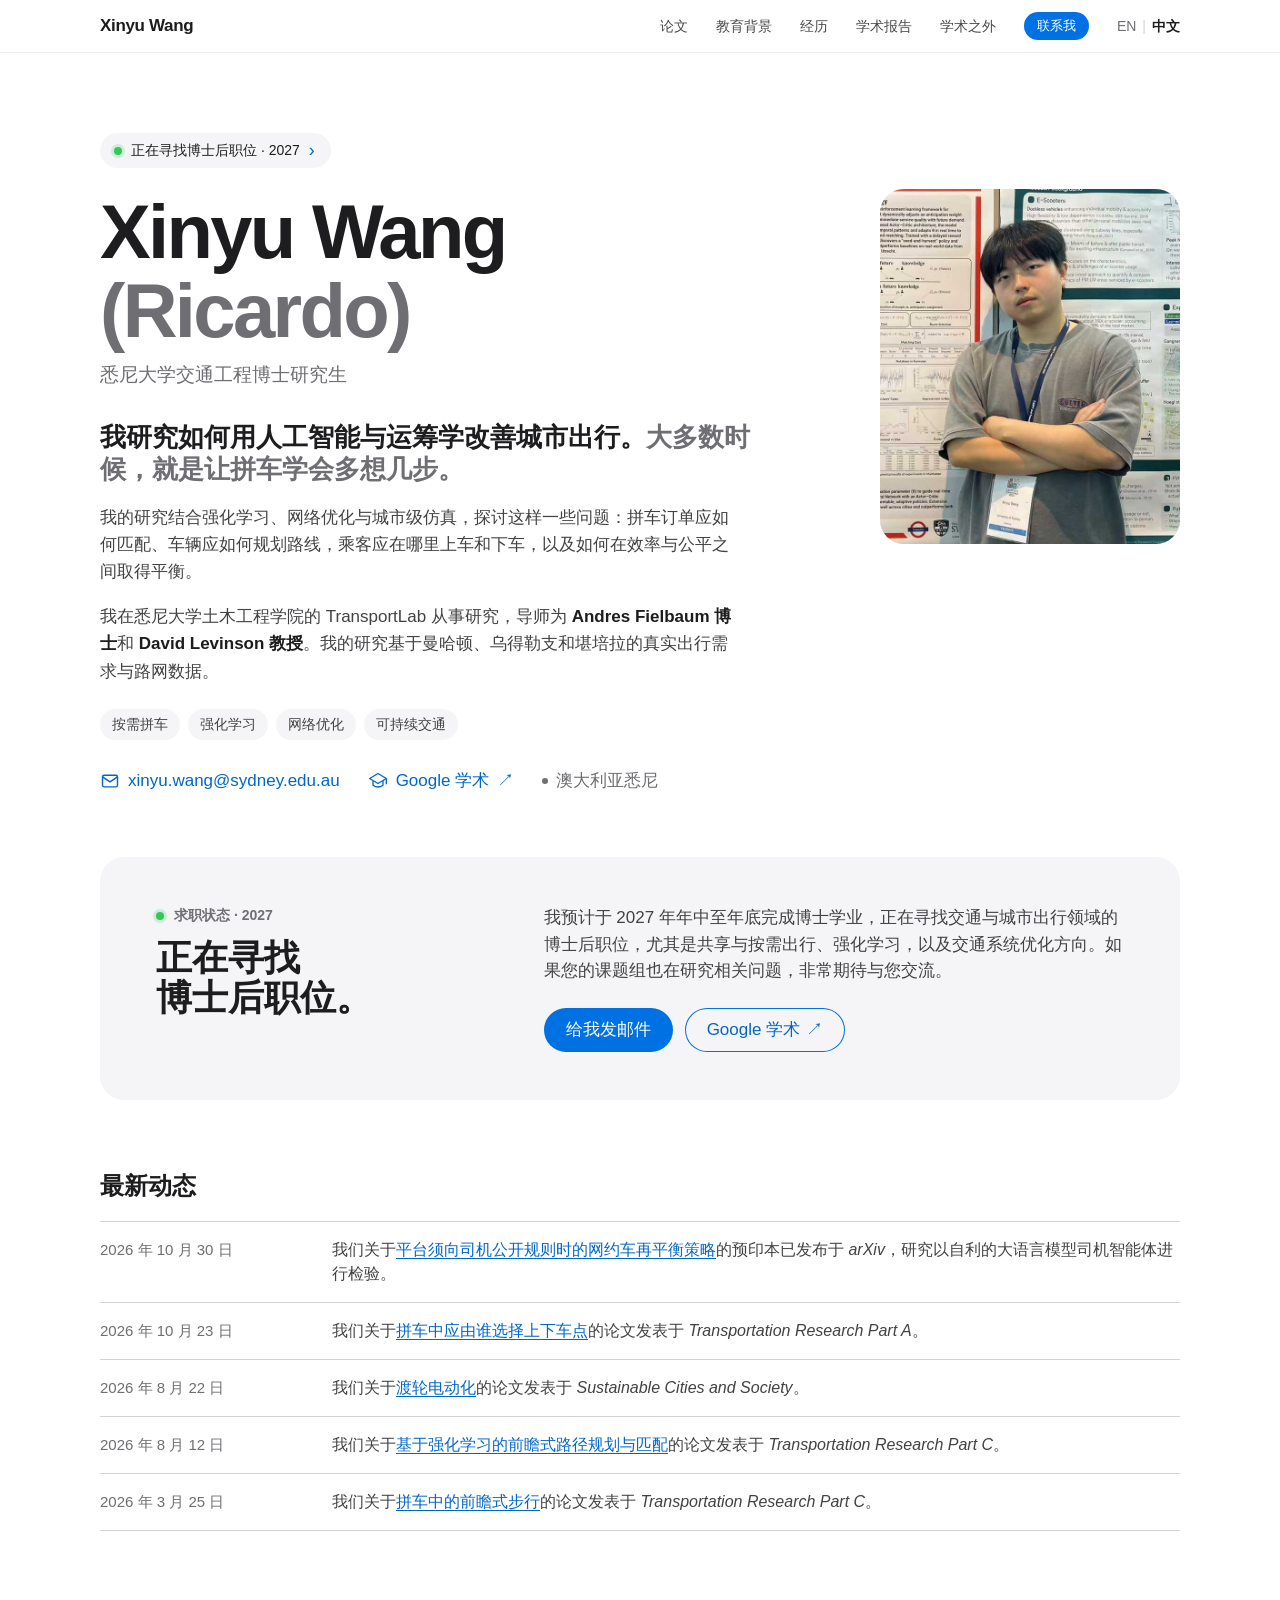
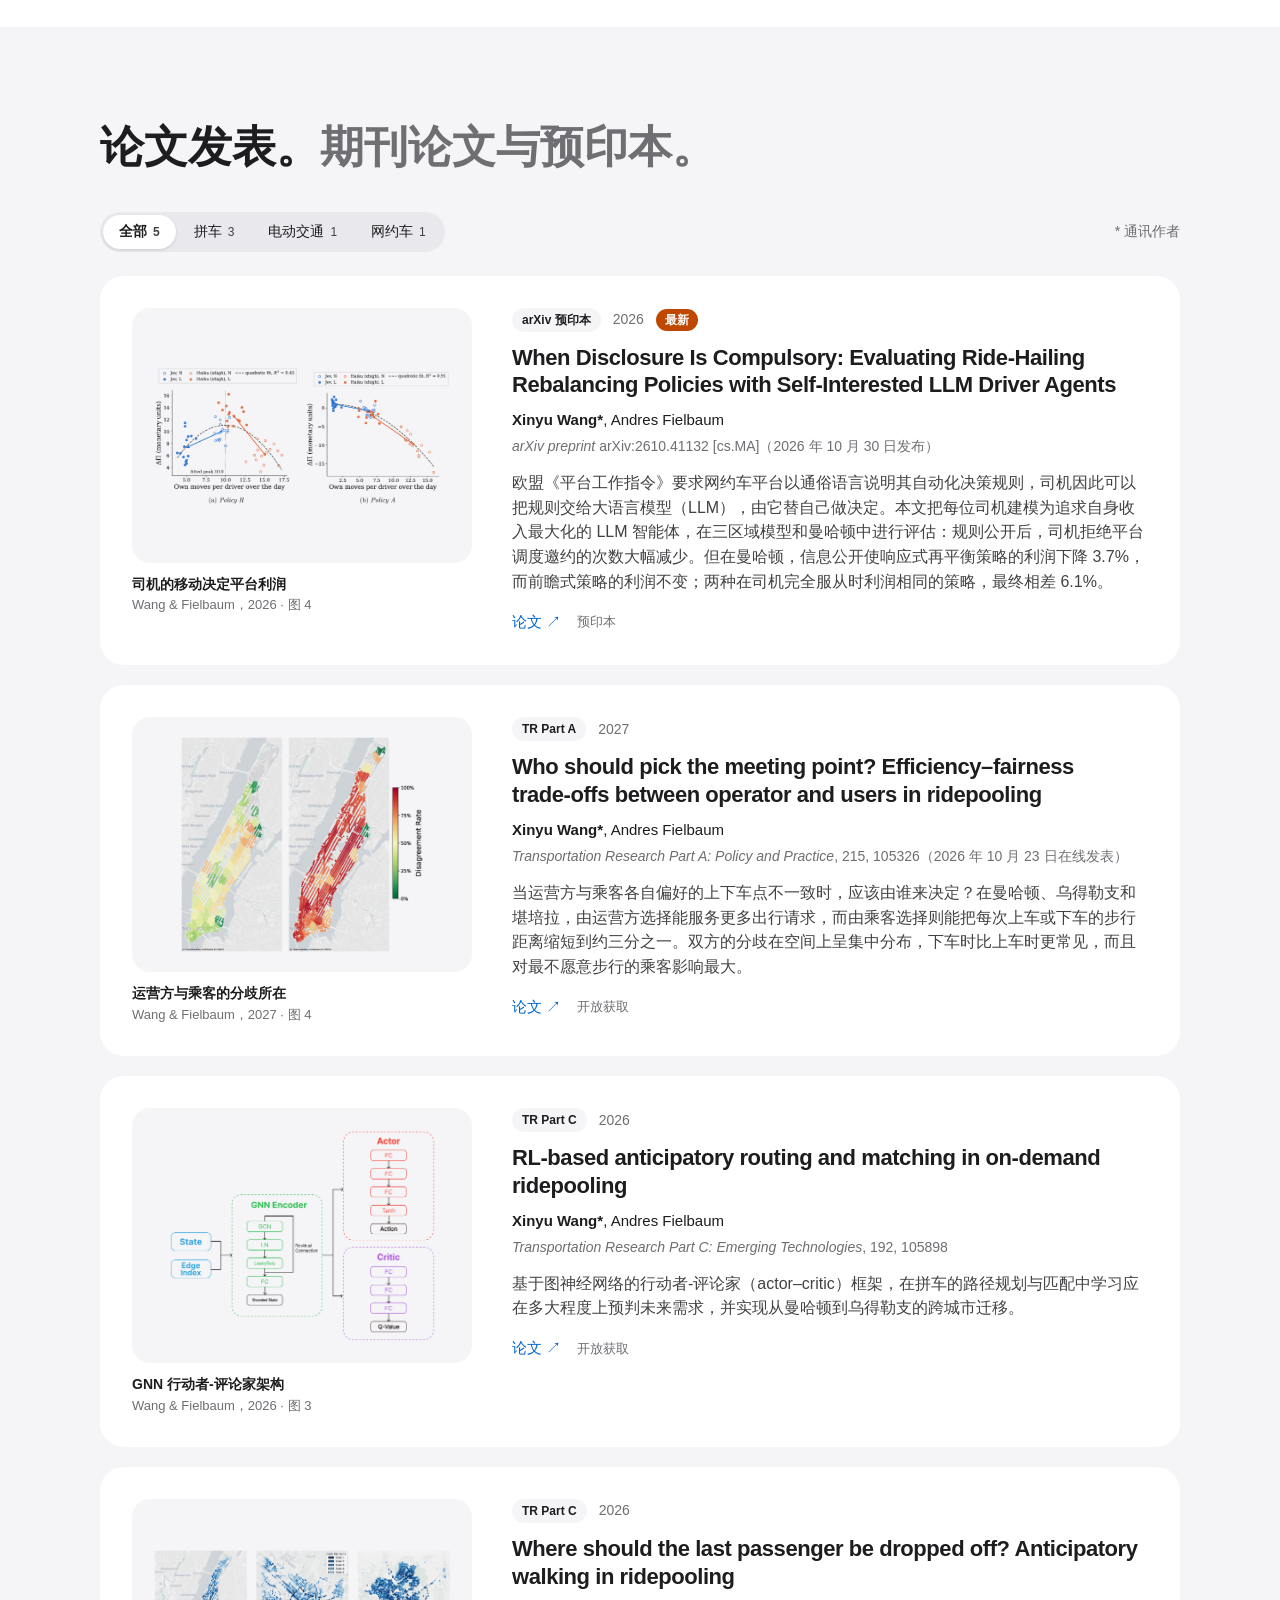
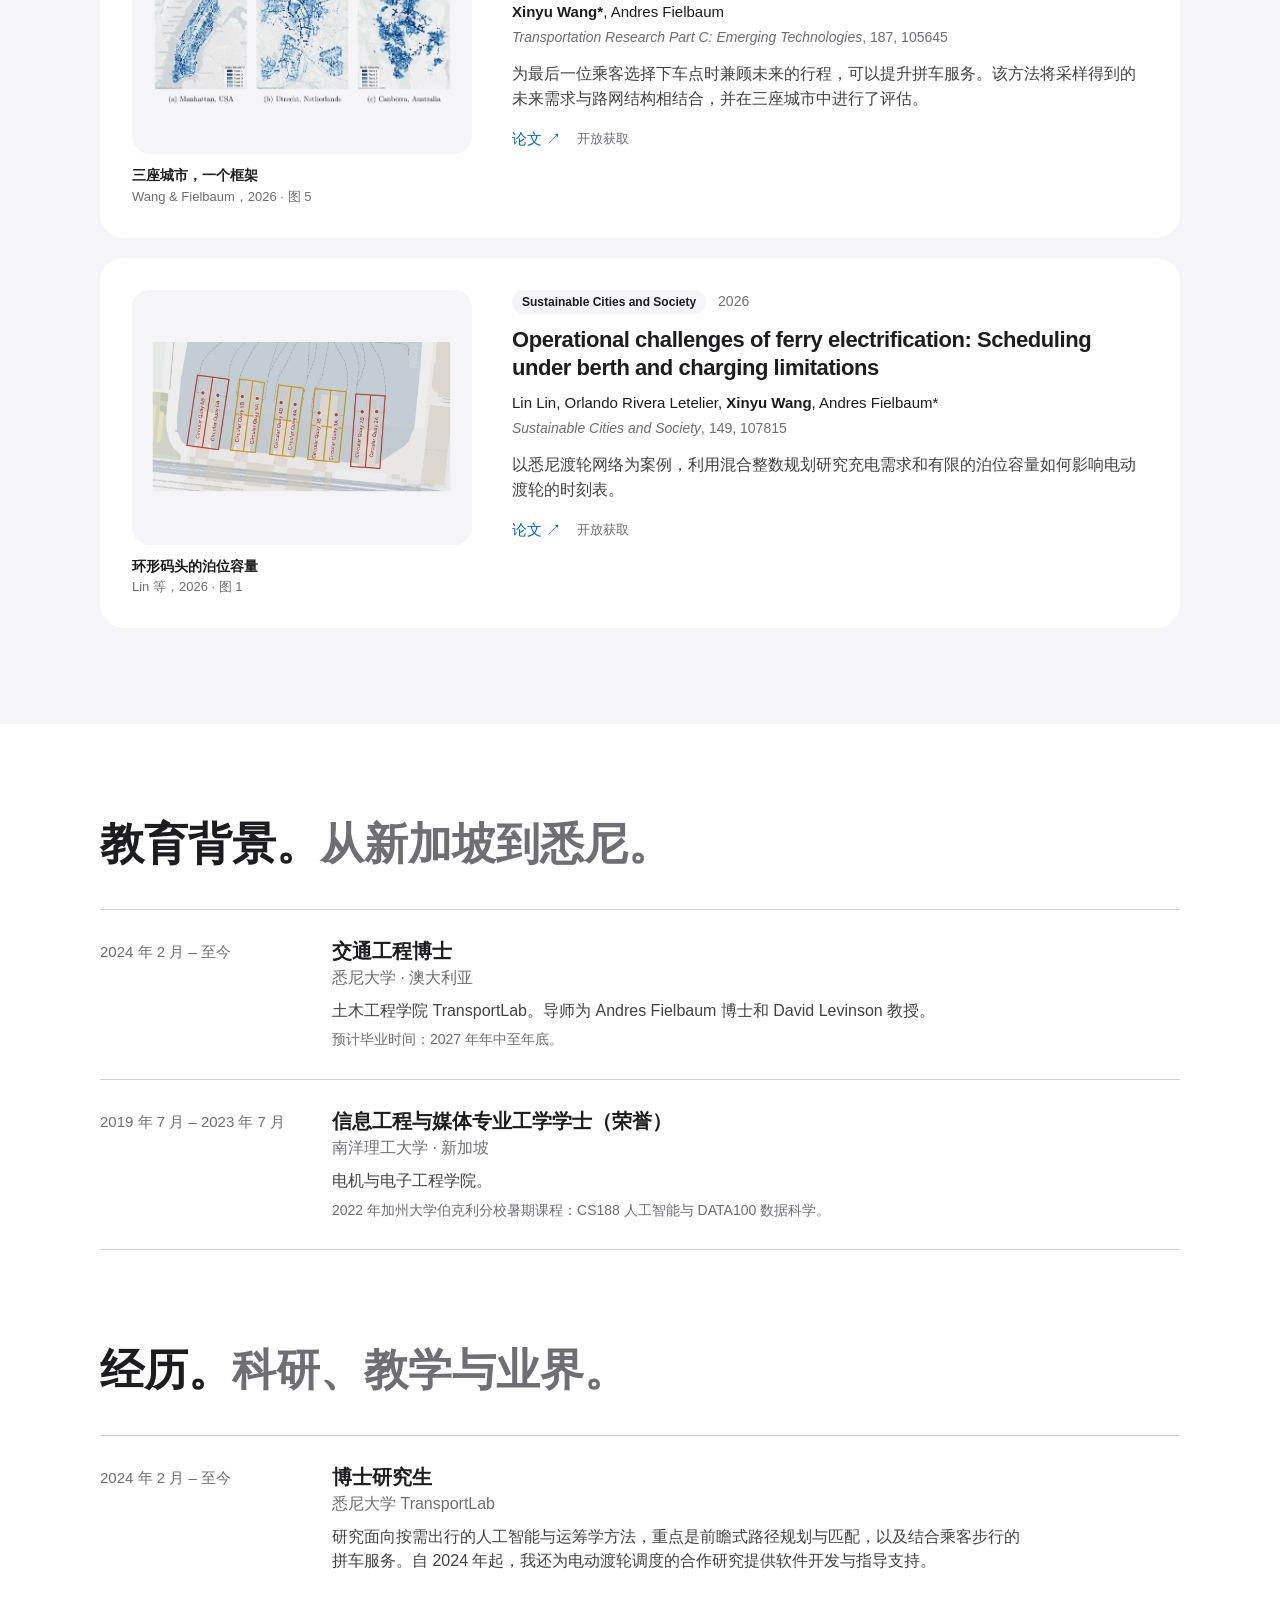
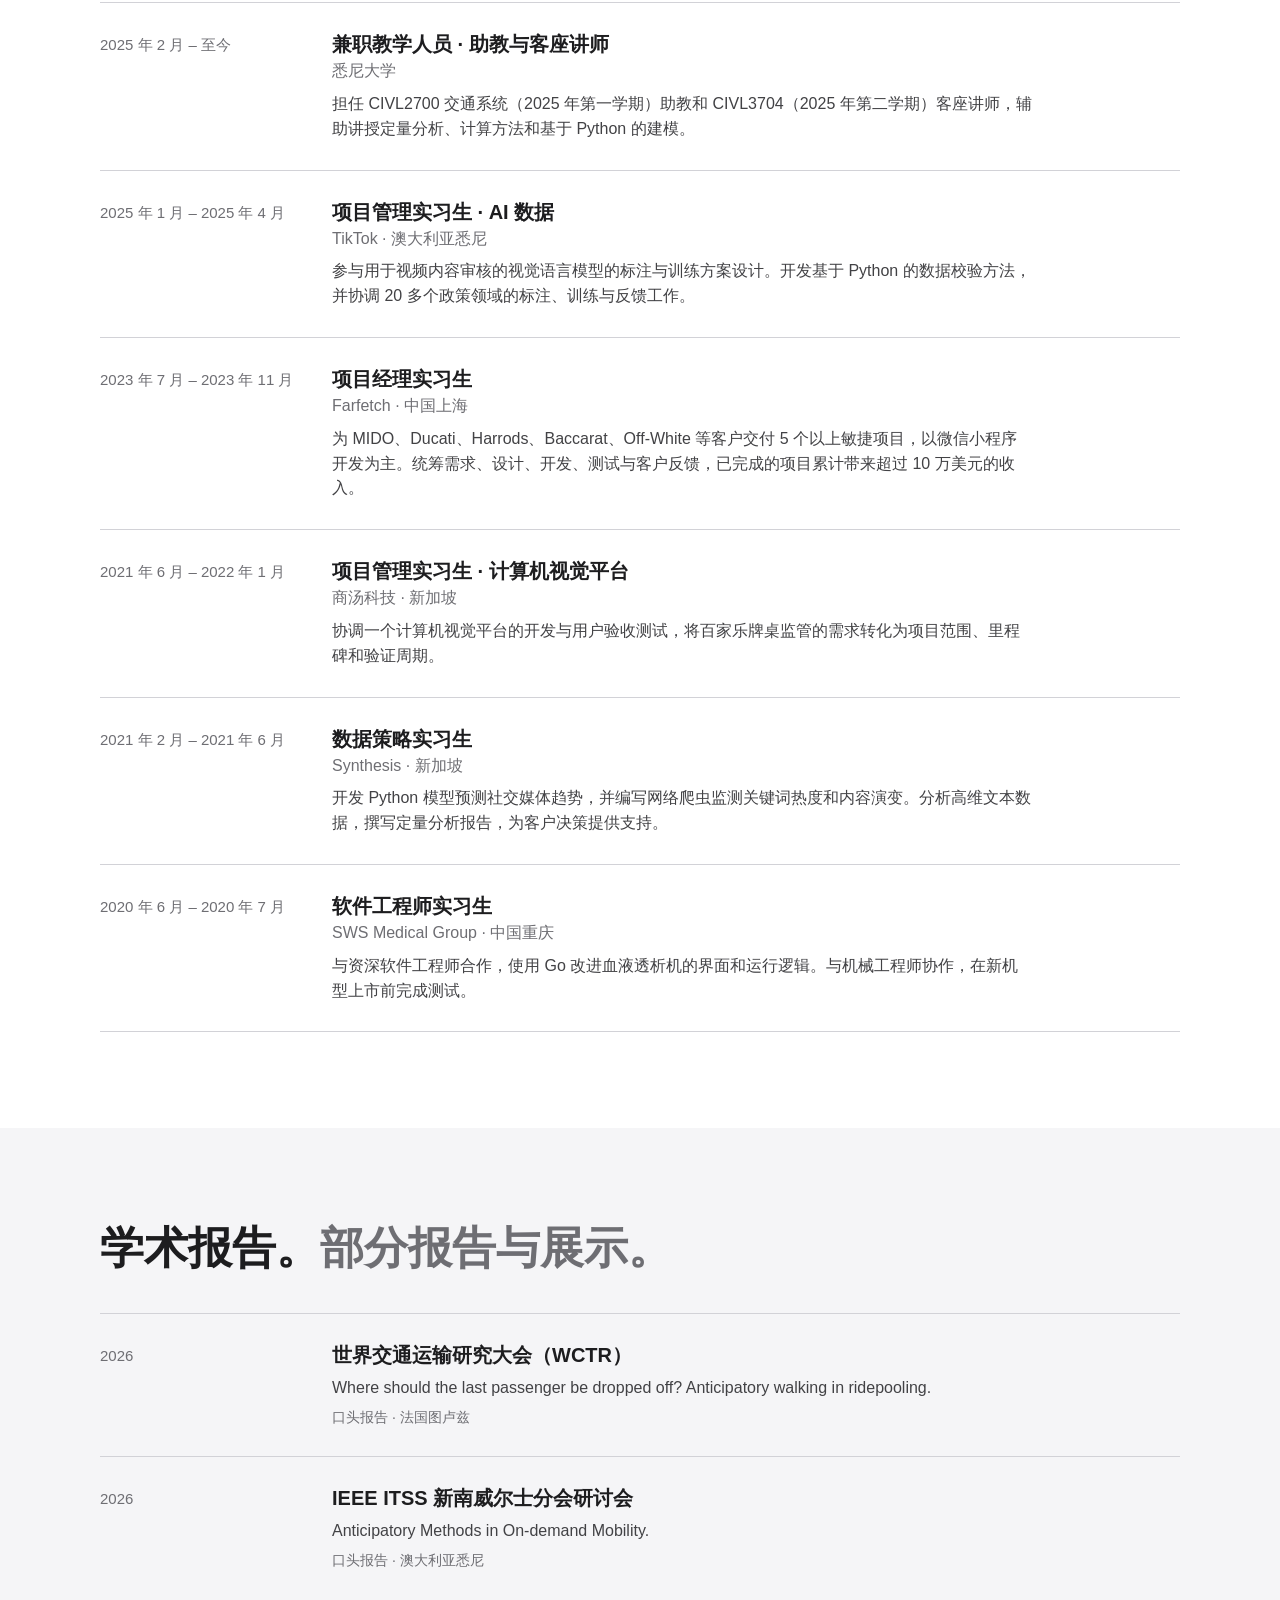
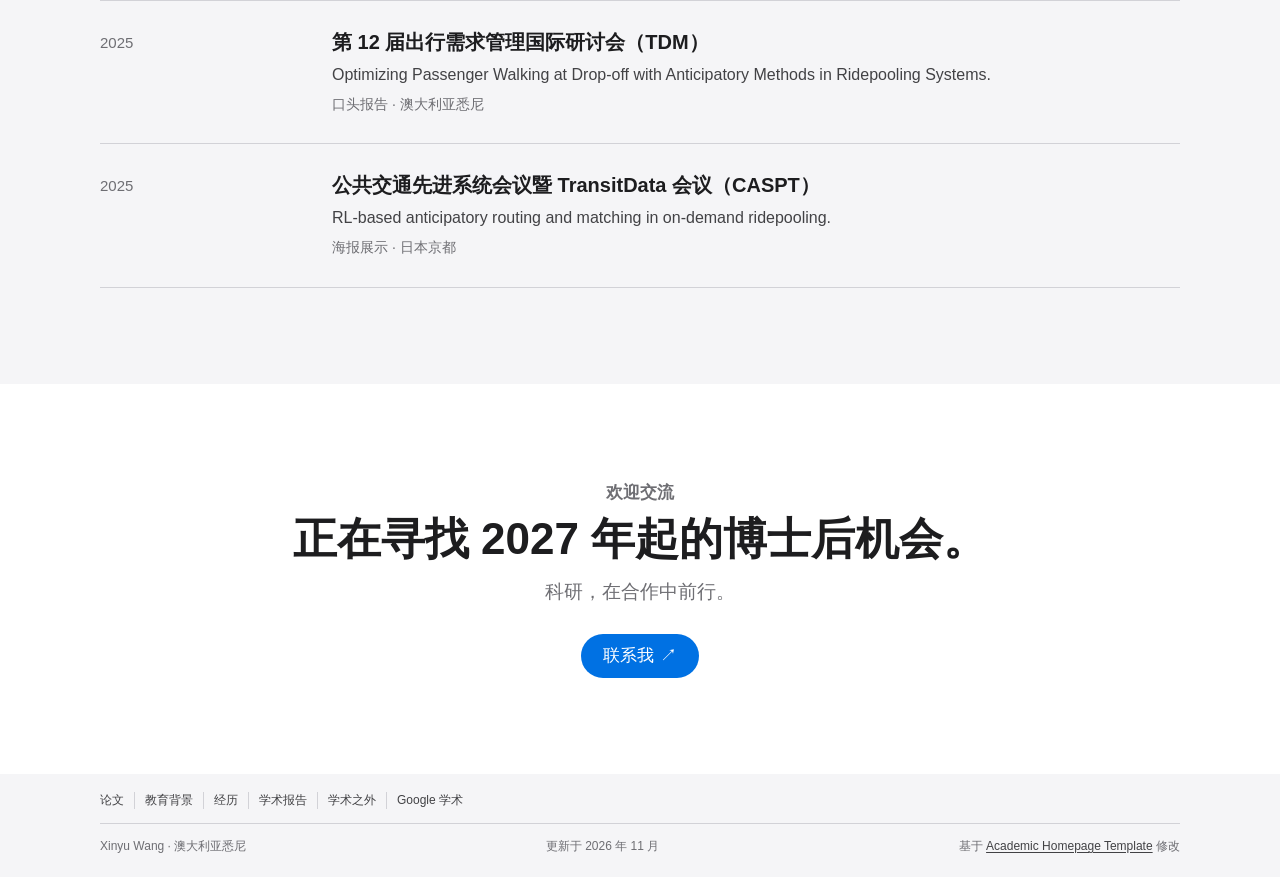
==== commit 3066ee80: "Add the LLM driver agents preprint to the publications Add "When Disclosure Is Compulsory: Evaluatin" ====
--- a/zh/index.html
+++ b/zh/index.html
@@ -90,6 +90,7 @@
         <section id="news" class="news" aria-labelledby="news-title">
           <h2 id="news-title">最新动态</h2>
           <ol class="news-list">
+            <li><time datetime="2026-10-30">2026 年 10 月 30 日</time><p>我们关于<a href="https://arxiv.org/abs/2610.41132">平台须向司机公开规则时的网约车再平衡策略</a>的预印本已发布于 <em lang="en">arXiv</em>，研究以自利的大语言模型司机智能体进行检验。</p></li>
             <li><time datetime="2026-10-23">2026 年 10 月 23 日</time><p>我们关于<a href="https://doi.org/10.1016/j.tra.2026.105326">拼车中应由谁选择上下车点</a>的论文发表于 <em lang="en">Transportation Research Part A</em>。</p></li>
             <li><time datetime="2026-08-22">2026 年 8 月 22 日</time><p>我们关于<a href="https://doi.org/10.1016/j.scs.2026.107815">渡轮电动化</a>的论文发表于 <em lang="en">Sustainable Cities and Society</em>。</p></li>
             <li><time datetime="2026-08-12">2026 年 8 月 12 日</time><p>我们关于<a href="https://doi.org/10.1016/j.trc.2026.105898">基于强化学习的前瞻式路径规划与匹配</a>的论文发表于 <em lang="en">Transportation Research Part C</em>。</p></li>
@@ -101,21 +102,33 @@
 
     <section id="publications" class="band band-alt" aria-labelledby="publications-title">
       <div class="container">
-        <h2 id="publications-title" class="headline section-head">论文发表。<span>经同行评审的期刊论文。</span></h2>
+        <h2 id="publications-title" class="headline section-head">论文发表。<span>期刊论文与预印本。</span></h2>
         <div class="publication-toolbar">
           <div class="tag-filter" role="group" aria-label="按研究主题筛选论文" hidden>
-            <button class="tag-btn active" type="button" data-tag="all" aria-pressed="true">全部 <span class="tag-count">4</span></button>
+            <button class="tag-btn active" type="button" data-tag="all" aria-pressed="true">全部 <span class="tag-count">5</span></button>
             <button class="tag-btn" type="button" data-tag="ridepooling" aria-pressed="false">拼车 <span class="tag-count">3</span></button>
             <button class="tag-btn" type="button" data-tag="electric-mobility" aria-pressed="false">电动交通 <span class="tag-count">1</span></button>
+            <button class="tag-btn" type="button" data-tag="ride-hailing" aria-pressed="false">网约车 <span class="tag-count">1</span></button>
           </div>
           <p class="author-note">* 通讯作者</p>
         </div>
         <p id="filter-status" class="sr-only" role="status" aria-live="polite"></p>
         <div class="publication-list">
+          <article class="publication" data-tags="ride-hailing" aria-labelledby="paper-disclosure">
+            <figure class="paper-visual"><a href="../images/publications/llm-driver-moves-profit.png"><img src="../images/publications/llm-driver-moves-profit.png" alt="两幅散点图，横轴为每位大语言模型司机一天内自主移动的次数，纵轴为平台利润的变化。在响应式策略 R 下，利润先升后降，在每位司机约 10 次移动时达到峰值；在前瞻式策略 A 下，司机移动越多，利润越低。" width="1400" height="658" loading="lazy"><span class="sr-only">（查看大图）</span></a><figcaption>司机的移动决定平台利润<span>Wang &amp; Fielbaum，2026 · 图 4</span></figcaption></figure>
+            <div class="paper-content">
+              <div class="paper-meta"><span class="venue-badge">arXiv 预印本</span><span>2026</span><span class="new-label">最新</span></div>
+              <h3 id="paper-disclosure" lang="en"><a href="https://arxiv.org/abs/2610.41132">When Disclosure Is Compulsory: Evaluating <span class="nowrap">Ride-Hailing</span> Rebalancing Policies with <span class="nowrap">Self-Interested</span> LLM Driver Agents</a></h3>
+              <p class="authors" lang="en"><strong>Xinyu Wang*</strong>, Andres Fielbaum</p>
+              <p class="journal"><span lang="en"><em>arXiv preprint</em> arXiv:2610.41132 [cs.MA]</span>（2026 年 10 月 30 日发布）</p>
+              <p class="paper-summary">欧盟《平台工作指令》要求网约车平台以通俗语言说明其自动化决策规则，司机因此可以把规则交给大语言模型（LLM），由它替自己做决定。本文把每位司机建模为追求自身收入最大化的 LLM 智能体，在三区域模型和曼哈顿中进行评估：规则公开后，司机拒绝平台调度邀约的次数大幅减少。但在曼哈顿，信息公开使响应式再平衡策略的利润下降 3.7%，而前瞻式策略的利润不变；两种在司机完全服从时利润相同的策略，最终相差 6.1%。</p>
+              <div class="paper-links"><a href="https://arxiv.org/abs/2610.41132">论文 <span aria-hidden="true">↗</span></a><span class="paper-access">预印本</span></div>
+            </div>
+          </article>
           <article class="publication" data-tags="ridepooling" aria-labelledby="paper-meeting">
             <figure class="paper-visual"><a href="../images/publications/meeting-point-disagreement.jpg"><img src="../images/publications/meeting-point-disagreement.jpg" alt="两幅曼哈顿地图，颜色表示运营方与乘客偏好不同上下车点的频率：左图为上车，各处比例高低不一；右图为下车，大部分区域比例较高。" width="1088" height="964" loading="lazy"><span class="sr-only">（查看大图）</span></a><figcaption>运营方与乘客的分歧所在<span>Wang &amp; Fielbaum，2027 · 图 4</span></figcaption></figure>
             <div class="paper-content">
-              <div class="paper-meta"><span class="venue-badge" lang="en">TR Part A</span><span>2027</span><span class="new-label">最新</span></div>
+              <div class="paper-meta"><span class="venue-badge" lang="en">TR Part A</span><span>2027</span></div>
               <h3 id="paper-meeting" lang="en"><a href="https://doi.org/10.1016/j.tra.2026.105326">Who should pick the meeting point? Efficiency–fairness <span class="nowrap">trade-offs</span> between operator and users in ridepooling</a></h3>
               <p class="authors" lang="en"><strong>Xinyu Wang*</strong>, Andres Fielbaum</p>
               <p class="journal"><em lang="en">Transportation Research Part A: Policy and Practice</em>, 215, 105326（2026 年 10 月 23 日在线发表）</p>
@@ -221,7 +234,7 @@
           <a href="other-than-academic.html">学术之外</a>
           <a href="https://scholar.google.com/citations?user=goO48UQAAAAJ&amp;hl=zh-CN" target="_blank" rel="noopener noreferrer">Google 学术</a>
         </nav>
-        <div class="footer-meta"><span>Xinyu Wang · 澳大利亚悉尼</span><span>更新于 2026 年 10 月</span><span>基于 <a href="https://github.com/w-r-s/academic-homepage-template">Academic Homepage Template</a> 修改</span></div>
+        <div class="footer-meta"><span>Xinyu Wang · 澳大利亚悉尼</span><span>更新于 2026 年 11 月</span><span>基于 <a href="https://github.com/w-r-s/academic-homepage-template">Academic Homepage Template</a> 修改</span></div>
       </div>
     </div>
   </footer>
